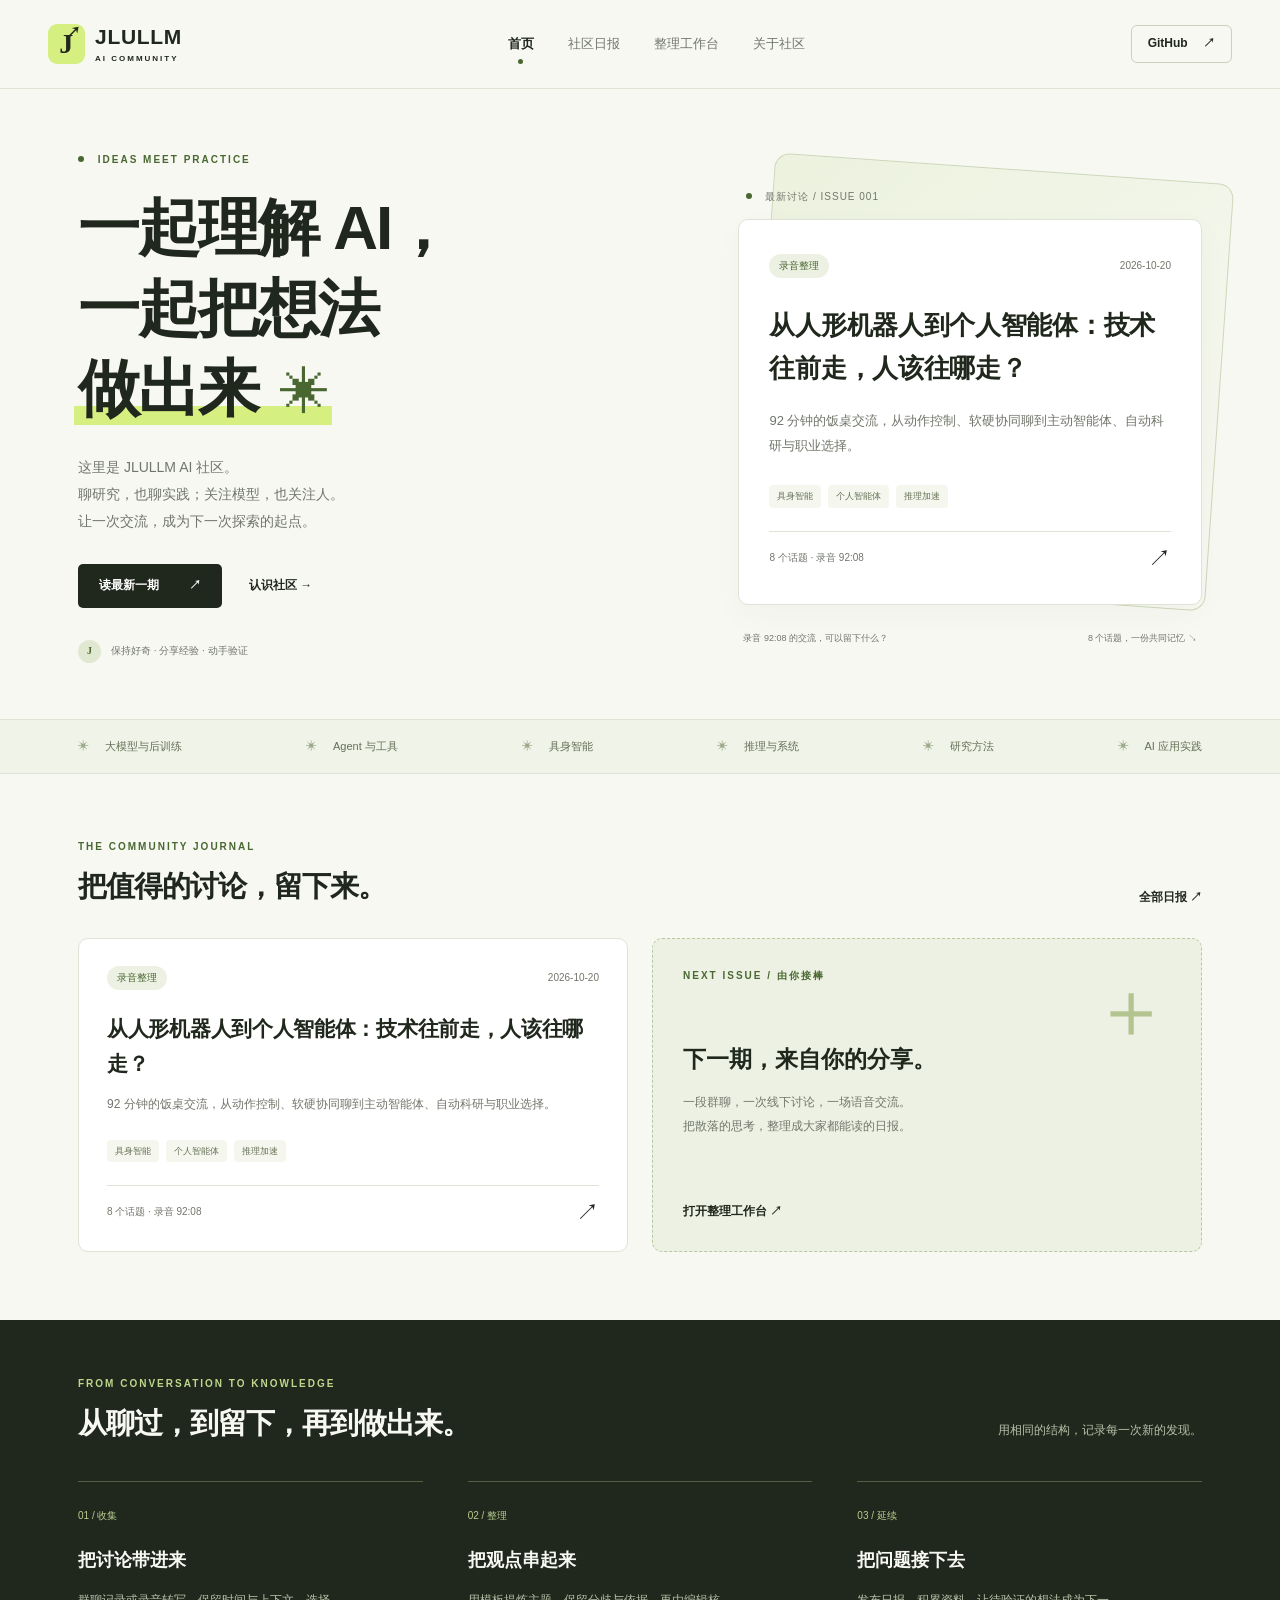
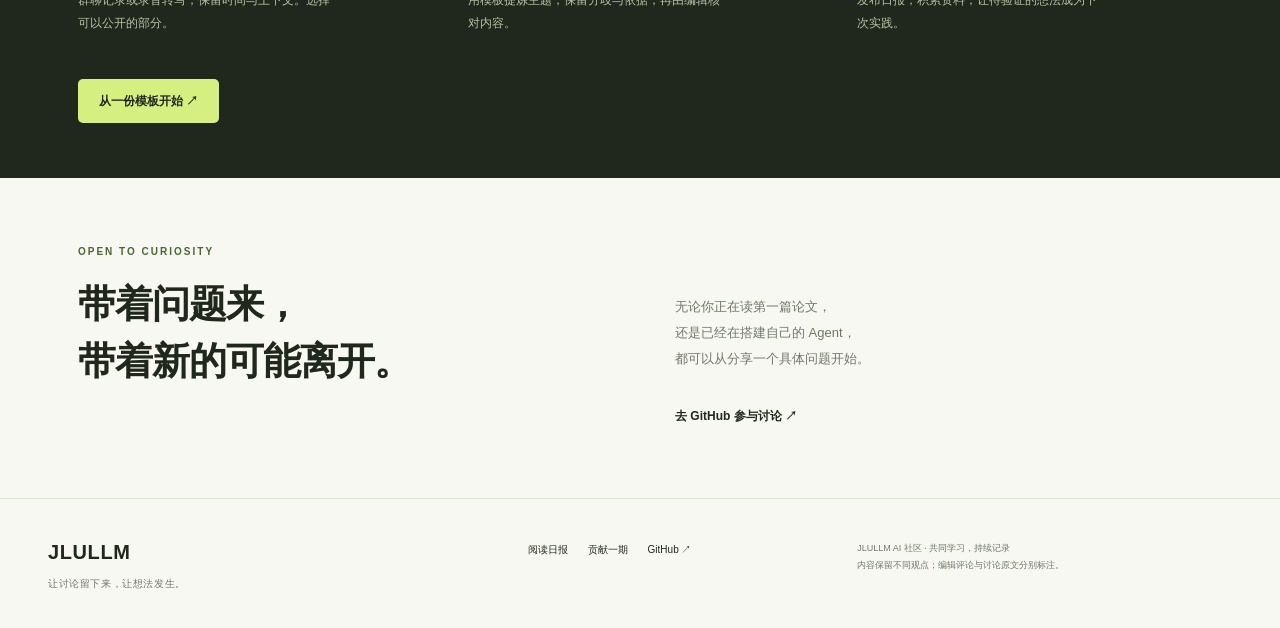
==== docs/index.html @ e4c4e656 "Build JLULLM community homepage and reusable digest workflow" ====
<!doctype html><html lang="zh-CN"><head><meta charset="utf-8"><meta name="viewport" content="width=device-width,initial-scale=1"><meta name="description" content="围绕大模型、智能体与真实应用，交流研究、分享实践，把每次讨论变成下一次探索的起点。"><meta name="theme-color" content="#f4f5ef"><title>首页 · JLULLM AI 社区</title><link rel="icon" href="assets/favicon.svg" type="image/svg+xml"><link rel="stylesheet" href="assets/style.css"></head><body><a class="skip" href="#main">跳到正文</a><header class="site-header"><a class="logo" href="./" aria-label="JLULLM 首页"><span class="logo-icon">J<span>↗</span></span><span>JLULLM<small>AI COMMUNITY</small></span></a><nav aria-label="主导航"><a href="./" aria-current="page">首页</a><a href="daily/">社区日报</a><a href="workbench/">整理工作台</a><a href="about/">关于社区</a></nav><a class="github-link" href="https://github.com/goya4140/jlullm-ai-community" target="_blank" rel="noopener">GitHub <span>↗</span></a></header><main id="main"><section class="hero wrap"><div class="hero-copy"><div class="eyebrow"><span class="live-dot"></span> IDEAS MEET PRACTICE</div><h1>一起理解 AI，<br>一起把想法<br><span class="highlight">做出来<span class="spark">✳</span></span></h1><p>这里是 JLULLM AI 社区。<br>聊研究，也聊实践；关注模型，也关注人。<br>让一次交流，成为下一次探索的起点。</p><div class="hero-actions"><a class="button dark" href="daily/">读最新一期 <span>↗</span></a><a class="text-link" href="about/">认识社区 <span>→</span></a></div><div class="hero-foot"><span class="mini-mark">J</span><span>保持好奇 · 分享经验 · 动手验证</span></div></div><div class="hero-feature"><div class="feature-kicker"><span class="live-dot"></span> 最新讨论 / ISSUE 001</div><a class="digest-card featured" href="daily/2026-10-20-embodied-ai/"><div class="card-top"><span class="pill">录音整理</span><time>2026-10-20</time></div><h3>从人形机器人到个人智能体：技术往前走，人该往哪走？</h3><p>92 分钟的饭桌交流，从动作控制、软硬协同聊到主动智能体、自动科研与职业选择。</p><div class="tags"><span class="tag">具身智能</span><span class="tag">个人智能体</span><span class="tag">推理加速</span></div><div class="card-bottom"><span>8 个话题 · 录音 92:08</span><span class="arrow">↗</span></div></a><div class="feature-note"><span>录音 92:08 的交流，可以留下什么？</span><span>8 个话题，一份共同记忆 ↘</span></div></div></section><div class="topic-strip"><div class="wrap"><span>大模型与后训练</span><span>Agent 与工具</span><span>具身智能</span><span>推理与系统</span><span>研究方法</span><span>AI 应用实践</span></div></div><section class="wrap section"><div class="section-heading"><div><div class="eyebrow">THE COMMUNITY JOURNAL</div><h2>把值得的讨论，留下来。</h2></div><a class="text-link" href="daily/">全部日报 ↗</a></div><div class="journal-grid"><a class="digest-card " href="daily/2026-10-20-embodied-ai/"><div class="card-top"><span class="pill">录音整理</span><time>2026-10-20</time></div><h3>从人形机器人到个人智能体：技术往前走，人该往哪走？</h3><p>92 分钟的饭桌交流，从动作控制、软硬协同聊到主动智能体、自动科研与职业选择。</p><div class="tags"><span class="tag">具身智能</span><span class="tag">个人智能体</span><span class="tag">推理加速</span></div><div class="card-bottom"><span>8 个话题 · 录音 92:08</span><span class="arrow">↗</span></div></a><a class="contribute-card" href="workbench/"><div class="eyebrow">NEXT ISSUE / 由你接棒</div><div class="outline-plus">＋</div><h3>下一期，来自你的分享。</h3><p>一段群聊，一次线下讨论，一场语音交流。<br>把散落的思考，整理成大家都能读的日报。</p><span class="text-link">打开整理工作台 ↗</span></a></div></section><section class="workflow-section"><div class="wrap"><div class="section-heading"><div><div class="eyebrow">FROM CONVERSATION TO KNOWLEDGE</div><h2>从聊过，到留下，再到做出来。</h2></div><p>用相同的结构，记录每一次新的发现。</p></div><div class="flow-grid"><div><span>01 / 收集</span><h3>把讨论带进来</h3><p>群聊记录或录音转写，保留时间与上下文。选择可以公开的部分。</p></div><div><span>02 / 整理</span><h3>把观点串起来</h3><p>用模板提炼主题，保留分歧与依据，再由编辑核对内容。</p></div><div><span>03 / 延续</span><h3>把问题接下去</h3><p>发布日报，积累资料，让待验证的想法成为下一次实践。</p></div></div><a class="button dark" href="workbench/">从一份模板开始 ↗</a></div></section><section class="wrap community-line"><div class="eyebrow">OPEN TO CURIOSITY</div><h2>带着问题来，<br>带着新的可能离开。</h2><p>无论你正在读第一篇论文，<br>还是已经在搭建自己的 Agent，<br>都可以从分享一个具体问题开始。</p><a class="text-link" href="https://github.com/goya4140/jlullm-ai-community/discussions" target="_blank" rel="noopener">去 GitHub 参与讨论 ↗</a></section></main><footer class="site-footer"><a class="footer-brand" href="./">JLULLM<span>让讨论留下来，让想法发生。</span></a><div><a href="daily/">阅读日报</a><a href="workbench/">贡献一期</a><a href="https://github.com/goya4140/jlullm-ai-community" target="_blank" rel="noopener">GitHub ↗</a></div><p>JLULLM AI 社区 · 共同学习，持续记录<br>内容保留不同观点；编辑评论与讨论原文分别标注。</p></footer></body></html>
---- docs/assets/style.css ----
:root{--bg:#f7f8f2;--paper:#fff;--ink:#20271c;--muted:#71766b;--line:#dfe3d6;--lime:#d6ef81;--green:#496731;--soft:#edf1e3;--serif:Georgia,'Songti SC','STSong',serif}*{box-sizing:border-box}html{scroll-behavior:smooth}body{margin:0;background:var(--bg);font-family:-apple-system,BlinkMacSystemFont,'PingFang SC','Microsoft YaHei',sans-serif;color:var(--ink);line-height:1.8;-webkit-font-smoothing:antialiased}button,input,textarea{font:inherit}a{color:inherit;text-decoration:none}button,a,input,textarea,summary{outline-offset:5px}button{cursor:pointer}button:disabled{cursor:not-allowed;opacity:.45}[hidden]{display:none!important}::selection{background:var(--lime)}.skip{position:fixed;top:-80px;left:16px;background:var(--ink);color:white;padding:10px 20px;z-index:9}.skip:focus{top:12px}.wrap{max-width:1220px;margin:0 auto;padding-left:48px;padding-right:48px}.site-header{max-width:1416px;margin:auto;display:flex;align-items:center;justify-content:space-between;padding:24px 48px;border-bottom:1px solid var(--line);gap:24px}.logo{display:flex;gap:10px;align-items:center;font-size:21px;line-height:1.1;font-weight:800;letter-spacing:.7px}.logo small{display:block;font-size:8px;letter-spacing:2px;margin-top:7px;font-weight:600}.logo-icon{display:flex;align-items:center;justify-content:center;width:37px;height:40px;background:var(--lime);border-radius:9px;font-size:28px;font-family:Georgia,serif;position:relative}.logo-icon span{font-family:Arial,sans-serif;font-size:18px;position:absolute;right:3px;top:1px}.site-header nav{display:flex;gap:34px;font-size:13px}.site-header nav a{padding:8px 0;color:var(--muted)}.site-header nav a[aria-current]{color:var(--ink);font-weight:650;position:relative}.site-header nav a[aria-current]:after{content:'';position:absolute;width:5px;height:5px;background:var(--green);border-radius:50%;bottom:0;left:calc(50% - 3px)}.github-link{border:1px solid #cbd1be;border-radius:6px;padding:7px 16px;font-size:12px;font-weight:600}.github-link span{margin-left:12px}.eyebrow{font-size:10px;font-weight:700;letter-spacing:2px;color:var(--green);line-height:1.7}.live-dot{display:inline-block;width:6px;height:6px;border-radius:50%;background:var(--green);margin:0 9px 1px 0}.hero{display:grid;grid-template-columns:1.15fr 1fr;gap:80px;padding-top:62px;padding-bottom:56px;align-items:center}.hero h1{font-size:62px;line-height:1.3;font-weight:750;letter-spacing:-2px;margin:20px 0 24px}.highlight{position:relative;display:inline-block;z-index:0}.highlight:after{content:'';position:absolute;bottom:5px;left:-4px;right:-4px;height:23%;background:var(--lime);z-index:-1}.spark{display:inline-block;margin-left:22px;color:var(--green);font-weight:400;vertical-align:middle;font-size:50px}.hero-copy>p{font-size:14px;color:var(--muted);line-height:1.95}.hero-actions{display:flex;align-items:center;gap:27px;margin-top:28px}.button{display:inline-flex;align-items:center;justify-content:center;gap:30px;min-height:44px;padding:10px 20px;border-radius:5px;border:1px solid transparent;font-size:12px;font-weight:600;line-height:1.8}.dark{background:var(--ink);color:white}.dark:hover{background:#3c492e}.outline{background:transparent;border-color:#c8cfbb}.outline:hover{background:var(--soft)}.text-link{font-size:12px;font-weight:600;white-space:nowrap}.text-link:hover{text-decoration:underline;text-underline-offset:5px}.hero-foot{display:flex;gap:10px;align-items:center;color:var(--muted);font-size:10px;margin-top:32px}.mini-mark{width:23px;height:23px;border-radius:50%;display:inline-flex;align-items:center;justify-content:center;background:#e1e8d2;color:var(--green);font-family:Georgia,serif;font-weight:bold}.hero-feature{position:relative;padding:20px 0 0 22px}.hero-feature:before{content:'';position:absolute;top:0;right:-18px;bottom:50px;left:44px;border:1px solid #cdd7b9;border-radius:15px;transform:rotate(4deg);background:linear-gradient(135deg,#ecf2de,#f7f8f2);z-index:-1}.feature-kicker{font-size:10px;letter-spacing:1px;margin:0 0 13px 8px;color:var(--muted)}.digest-card{display:flex;flex-direction:column;border:1px solid var(--line);background:var(--paper);border-radius:10px;padding:27px 28px;min-width:0;transition:transform .18s,border-color .18s}.digest-card:hover{border-color:#8caa65;transform:translateY(-3px)}.card-top{display:flex;justify-content:space-between;align-items:center;gap:10px;font-size:10px;color:var(--muted)}.pill{display:inline-block;font-size:10px;padding:3px 10px;border-radius:20px;background:var(--soft);color:var(--green)}.digest-card h3{font-size:21px;line-height:1.65;letter-spacing:-.3px;margin:22px 0 12px}.digest-card>p{font-size:12px;line-height:1.95;color:var(--muted);margin:0 0 23px}.tags{display:flex;flex-wrap:wrap;gap:7px;margin-top:auto}.tag{font-size:9px;color:#677257;background:#f5f7ef;padding:3px 8px;border-radius:4px}.card-bottom{display:flex;justify-content:space-between;align-items:center;border-top:1px solid var(--line);margin-top:23px;padding-top:15px;color:var(--muted);font-size:10px}.arrow{color:var(--ink);font-size:23px;line-height:1}.featured{padding:34px 30px;box-shadow:0 10px 32px #34451c08}.featured h3{font-size:26px;line-height:1.65;margin-top:26px;margin-bottom:18px}.featured>p{font-size:13px;margin-bottom:27px}.feature-note{display:flex;justify-content:space-between;font-size:9px;color:var(--muted);gap:15px;margin:25px 5px 0}.topic-strip{border-top:1px solid var(--line);border-bottom:1px solid var(--line);background:#f0f3e8}.topic-strip .wrap{display:flex;align-items:center;justify-content:space-between;gap:20px;padding-top:17px;padding-bottom:17px;font-size:11px;color:#657057}.topic-strip span:before{content:'✳';margin-right:16px;color:#9ba98a}.section{padding-top:64px;padding-bottom:68px}.section-heading{display:flex;align-items:end;justify-content:space-between;gap:30px;margin-bottom:29px}.section-heading h2{font-size:29px;letter-spacing:-1px;line-height:1.5;margin:10px 0 0}.section-heading>p{font-size:12px;color:var(--muted);margin-bottom:4px}.journal-grid{display:grid;grid-template-columns:1fr 1fr;gap:24px}.contribute-card{background:#edf1e3;border:1px dashed #b7c7a2;border-radius:10px;padding:28px 30px;position:relative;display:flex;flex-direction:column;align-items:start;overflow:hidden}.contribute-card h3{font-size:23px;margin:55px 0 10px}.contribute-card p{font-size:12px;color:var(--muted);line-height:2;margin:0 0 24px}.contribute-card .text-link{margin-top:auto}.outline-plus{position:absolute;right:30px;top:31px;font-size:80px;line-height:1;font-weight:200;color:#b3c490}.workflow-section{padding:55px 0;background:var(--ink);color:#f7f8f2}.workflow-section .eyebrow{color:#bed78c}.workflow-section .section-heading>p{color:#b7c1a9}.flow-grid{display:grid;grid-template-columns:repeat(3,1fr);gap:45px;margin:36px 0 30px}.flow-grid>div{border-top:1px solid #536044;padding-top:18px}.flow-grid span{color:#b7ce90;font-size:10px}.flow-grid h3{font-size:18px;margin:15px 0 10px}.flow-grid p{font-size:12px;color:#b7c1a9;max-width:260px;line-height:1.95}.workflow-section .button{background:var(--lime);color:var(--ink);margin-top:2px}.community-line{padding-top:65px;padding-bottom:70px;display:grid;grid-template-columns:1fr 1fr;align-items:center;column-gap:70px}.community-line .eyebrow{grid-column:1/-1}.community-line h2{font-size:38px;line-height:1.5;letter-spacing:-1px;margin:16px 0}.community-line p{font-size:13px;color:var(--muted);line-height:2}.community-line>a{grid-column:2}.site-footer{border-top:1px solid var(--line);max-width:1416px;margin:auto;padding:35px 48px;display:grid;grid-template-columns:1.2fr .8fr 1fr;gap:30px;align-items:start}.footer-brand{font-size:20px;font-weight:750;letter-spacing:.6px}.footer-brand span{font-size:10px;display:block;color:var(--muted);font-weight:400;margin-top:5px}.site-footer>div{display:flex;gap:20px;font-size:10px;padding-top:7px}.site-footer p{font-size:9px;color:var(--muted);margin:6px 0;line-height:1.9}.page-intro{padding-top:57px;padding-bottom:45px}.page-intro h1{font-size:46px;line-height:1.5;letter-spacing:-1.5px;margin:18px 0}.page-intro p{font-size:14px;color:var(--muted);line-height:2}.page-intro.compact h1{font-size:40px}.archive-section{padding-bottom:75px;min-height:550px}.archive-tools{display:flex;justify-content:space-between;gap:20px;border-bottom:1px solid var(--line);padding-bottom:21px;align-items:center}.filter-tabs{display:flex;gap:8px}.filter-tabs button{font-size:12px;padding:8px 18px;border:0;border-radius:5px;background:transparent;color:var(--muted)}.filter-tabs button.active{background:var(--ink);color:white}.search-box{display:flex;gap:10px;align-items:center;border:1px solid var(--line);background:white;border-radius:5px;padding:6px 13px;width:300px}.search-box>span{font-size:24px;line-height:1;color:var(--muted)}.search-box input{border:0;width:100%;background:transparent;font-size:12px;min-width:0;padding:5px}.results-line{font-size:11px;color:var(--muted);margin:22px 0}.archive-grid{display:grid;grid-template-columns:repeat(3,1fr);gap:22px}.archive-grid .digest-card{padding:23px}.archive-grid .digest-card h3{font-size:20px}.archive-cta{display:flex;align-items:center;justify-content:space-between;border-top:1px solid var(--line);margin-top:40px;padding-top:23px;font-size:13px}.empty-state{text-align:center;padding:65px 20px}.empty-state>span{font-size:40px;color:var(--green)}.empty-state h3{font-size:20px}.empty-state p{font-size:13px;color:var(--muted);margin-bottom:25px}.reading-top{padding-top:30px;padding-bottom:30px;display:flex;justify-content:space-between;align-items:center}.small-button{background:transparent;border:1px solid #cbd1c1;border-radius:5px;padding:7px 12px;font-size:11px}.reading-layout{display:grid;grid-template-columns:170px minmax(0,1fr);gap:55px;padding-bottom:70px}.reading-nav{position:sticky;top:30px;align-self:start;font-size:12px}.reading-nav b{display:block;font-size:10px;font-weight:500;letter-spacing:2px;color:var(--muted);margin-bottom:15px}.reading-nav a{display:block;border-bottom:1px solid var(--line);padding:10px 0}.reading-nav a:hover{color:var(--green)}.reading-nav a span{font-size:10px;color:var(--muted);margin-right:16px}.article-header{border-bottom:3px double #8c947e;padding-bottom:33px}.article-header h1{font-family:var(--serif);font-size:37px;line-height:1.55;letter-spacing:-.5px;margin:15px 0}.article-subtitle{font-size:15px;line-height:2;color:#5f6955}.article-meta,.article-time{font-size:11px;color:var(--muted)}.source-note{font-size:12px;color:var(--muted);border-left:3px solid #a3bb78;padding-left:16px;margin-top:23px}.topic-article{padding:35px 0;border-bottom:1px solid var(--line);scroll-margin-top:25px}.topic-article h2{font-family:var(--serif);font-size:27px;line-height:1.65;margin:9px 0}.topic-article>p{font-size:15px;line-height:2.1;margin:20px 0}.editor-note{background:var(--soft);padding:16px 21px;margin:24px 0}.editor-note b{font-size:10px;color:var(--green);letter-spacing:1px}.editor-note p{font-size:13px;margin:7px 0;line-height:1.95}details{font-size:12px}summary{cursor:pointer;color:var(--muted)}blockquote{border-left:2px solid #b9c7a5;padding-left:18px;margin:20px 0}blockquote p{margin:0 0 7px}cite{font-style:normal;font-size:11px;color:var(--muted)}details small{font-size:10px;color:var(--muted)}.related-links{display:flex;gap:20px;font-size:12px;flex-wrap:wrap}.related-links a{text-decoration:underline}.followups{padding:32px 0}.followups h2{font-size:25px}.followups ul{padding:0;list-style:none}.followups li{padding:12px 0;font-size:13px;border-bottom:1px solid var(--line)}.followups li span{font-size:10px;color:var(--green);display:block;margin-bottom:5px}.muted{color:var(--muted);font-size:11px}.article-next{display:flex;justify-content:space-between;border-top:1px solid #9ca68c;padding-top:25px;font-size:12px}.workbench{display:grid;grid-template-columns:minmax(0,1fr) 280px;gap:38px;padding-bottom:70px}.workspace-main{background:white;border:1px solid var(--line);border-radius:10px;padding:29px}.step-label{font-size:12px;color:var(--green);font-weight:700;letter-spacing:.5px;margin-bottom:20px}.source-picker{display:grid;grid-template-columns:1fr 1fr;gap:12px;margin-bottom:23px}.source-option{border:1px solid var(--line);background:#f9faf6;display:grid;grid-template-columns:35px 1fr;text-align:left;align-items:center;padding:16px 12px;border-radius:6px}.source-option.active{border-color:#829d54;background:#f0f5e3}.source-option>span{grid-row:1/3;font-size:24px;color:var(--green)}.source-option strong{font-size:13px;font-weight:600}.source-option small{font-size:10px;color:var(--muted);font-weight:400}.form-grid{display:grid;grid-template-columns:1.5fr 1fr;gap:17px}.form-grid label,.field-label{display:block;font-size:12px;color:#4c5741;margin-bottom:17px}.field-label input,.form-grid input,textarea{display:block;width:100%;background:#fafbf7;border:1px solid var(--line);border-radius:5px;padding:11px 13px;font-size:12px;margin-top:8px;color:var(--ink)}textarea{line-height:1.9;resize:vertical}.form-note{font-size:10px;color:var(--muted);margin-top:-5px;line-height:1.9}.button-row{display:flex;gap:12px;align-items:center;flex-wrap:wrap;margin-top:18px}.button-row .button{gap:10px}#prompt-panel{margin-top:25px}.workspace-divider{border-top:1px solid var(--line);margin:35px 0 27px}.workspace-main>.step-label+p{font-size:12px;color:var(--muted);margin-bottom:20px}.file-label input{position:absolute;width:1px;height:1px;opacity:0}.file-label:focus-within{outline:2px solid var(--green)}.file-label{cursor:pointer}.status-message{font-size:12px;margin-top:15px;color:var(--green)}.status-message.error{color:#a33327}.side-card{border:1px solid var(--line);border-radius:9px;padding:23px;margin-bottom:20px}.side-card h3{font-size:18px;margin:12px 0 18px}.side-card ol{padding-left:18px;margin-bottom:0;font-size:12px}.side-card li{padding-left:3px;margin:17px 0}.side-card li b{font-size:12px;font-weight:600}.side-card li span{font-size:11px;display:block;color:var(--muted);margin-top:5px}.side-card.lime{background:#eaf1d9}.side-card>a{display:block;font-size:11px;padding-top:13px}.side-card>a:hover{text-decoration:underline}.draft-preview{margin-top:25px;background:#f9faf6;border:1px solid var(--line);padding:22px;border-radius:6px;overflow-wrap:anywhere}.draft-preview h2{font-size:23px;line-height:1.6}.draft-preview h3{font-size:18px;line-height:1.7}.draft-preview p{font-size:13px;line-height:2}.draft-preview .preview-topic{padding:18px 0;border-top:1px solid var(--line)}.draft-preview .preview-meta{font-size:10px;color:var(--muted)}.review-panel{margin-top:25px;padding-top:12px;border-top:1px solid var(--line)}.review-panel h3{font-size:17px}.check-label{display:flex;align-items:start;gap:8px;font-size:12px;margin:13px 0}.check-label input{margin-top:5px;accent-color:var(--green)}.about-grid{display:grid;grid-template-columns:1fr 1fr;gap:90px;padding-top:25px;padding-bottom:65px}.about-grid h2{font-size:31px;line-height:1.6;margin:15px 0 20px}.about-grid p{font-size:14px;color:var(--muted);line-height:2}.principles>div{padding:20px 0 20px 45px;border-top:1px solid var(--line);position:relative}.principles span{position:absolute;left:0;top:23px;color:#8ca764;font-size:12px}.principles h3{font-size:19px;margin:0 0 10px}.principles p{font-size:12px;margin:0}.join-panel{border-top:1px solid var(--line);padding-top:45px;padding-bottom:65px}.join-panel h2{font-size:30px}.join-panel p{font-size:13px;color:var(--muted)}@media(prefers-reduced-motion:reduce){html{scroll-behavior:auto}.digest-card{transition:none}}@media(min-width:1500px){.wrap{max-width:1280px}.hero{gap:100px;padding-top:80px;padding-bottom:75px}.hero h1{font-size:72px}}@media(max-width:1000px){.wrap{padding-left:30px;padding-right:30px}.site-header{padding:20px 30px}.hero{gap:35px}.hero h1{font-size:48px}.featured h3{font-size:22px}.feature-note{display:block}.feature-note span{display:block}.site-header nav{gap:20px}.site-footer{padding:30px;grid-template-columns:1fr 1fr}.site-footer>p{grid-column:1/-1}.archive-grid{grid-template-columns:1fr 1fr}.workbench{grid-template-columns:minmax(0,1fr) 230px;gap:20px}.workspace-main{padding:22px}.source-picker{grid-template-columns:1fr}.reading-layout{gap:30px;grid-template-columns:130px minmax(0,1fr)}.article-header h1{font-size:32px}.about-grid{gap:45px}}@media(max-width:700px){.wrap{padding-left:22px;padding-right:22px}.site-header{padding:18px 22px;flex-wrap:wrap;gap:18px}.site-header nav{order:3;flex-basis:100%;justify-content:space-between;gap:15px;border-top:1px solid var(--line);padding-top:10px}.site-header nav a{font-size:12px}.logo{font-size:18px}.logo-icon{width:31px;height:34px}.github-link{font-size:11px;padding:5px 10px}.hero{grid-template-columns:1fr;gap:36px;padding-top:33px;padding-bottom:35px}.hero h1{font-size:50px;margin-top:15px}.hero-copy>p{font-size:13px}.hero-foot{margin-top:24px}.hero-feature{padding-left:0;max-width:500px;width:100%}.hero-feature:before{right:2px;left:25px}.feature-note{display:flex;font-size:9px}.featured{padding:26px}.featured h3{font-size:24px}.topic-strip .wrap{overflow-x:auto;justify-content:start;white-space:nowrap;padding-top:13px;padding-bottom:13px;gap:26px}.topic-strip span:before{margin-right:12px}.section{padding-top:38px;padding-bottom:40px}.section-heading{display:block}.section-heading h2{font-size:25px}.section-heading>.text-link{display:inline-block;margin-top:12px}.journal-grid{grid-template-columns:1fr}.digest-card h3{font-size:22px}.contribute-card{min-height:300px}.flow-grid{grid-template-columns:1fr;gap:17px;margin-top:27px}.flow-grid h3{margin:8px 0}.flow-grid p{max-width:none}.workflow-section{padding:38px 0}.community-line{display:block;padding-top:38px;padding-bottom:40px}.community-line h2{font-size:32px}.community-line>a{display:inline-block;margin-top:10px}.site-footer{padding:28px 22px;display:flex;flex-wrap:wrap;gap:20px}.site-footer>div{width:100%;gap:25px}.page-intro{padding-top:34px;padding-bottom:25px}.page-intro h1{font-size:35px}.page-intro.compact h1{font-size:32px}.page-intro p{font-size:13px}.archive-tools{display:block}.search-box{width:100%;margin-top:20px}.archive-grid{grid-template-columns:1fr}.archive-section{padding-bottom:40px}.reading-layout{display:block}.reading-nav{position:static;display:flex;gap:20px;overflow-x:auto;white-space:nowrap;margin:0 0 30px;padding-bottom:10px}.reading-nav b{display:none}.reading-nav a{border:0;padding:0}.reading-nav a span{margin-right:7px}.article-header h1{font-size:30px}.article-subtitle{font-size:14px}.topic-article h2{font-size:24px}.topic-article>p{font-size:14px}.workbench{display:block}.workspace-main{padding:18px}.workbench-sidebar{margin-top:25px}.form-grid{grid-template-columns:1fr}.source-picker{grid-template-columns:1fr 1fr;gap:9px}.source-option{display:block;padding:12px}.source-option span{display:block}.source-option small{display:block}.button-row{gap:9px}.button-row .button{font-size:11px;padding:9px 12px}.about-grid{display:block;padding-top:15px;padding-bottom:30px}.about-grid h2{font-size:28px}.principles{margin-top:30px}.join-panel{padding-top:30px;padding-bottom:40px}.join-panel h2{font-size:26px}}@media print{body{background:white}.site-header,.site-footer,.reading-nav,.reading-top,.article-next,.skip{display:none}.wrap{padding:0}.reading-layout{display:block;max-width:850px}.article-header h1{font-size:28px}.topic-article h2{font-size:22px;break-after:avoid}.topic-article>p{font-size:11px}.editor-note,blockquote{break-inside:avoid}details{display:block}details>*{display:block}details summary{display:none}.topic-article{padding:20px 0}.followups li{font-size:11px}}
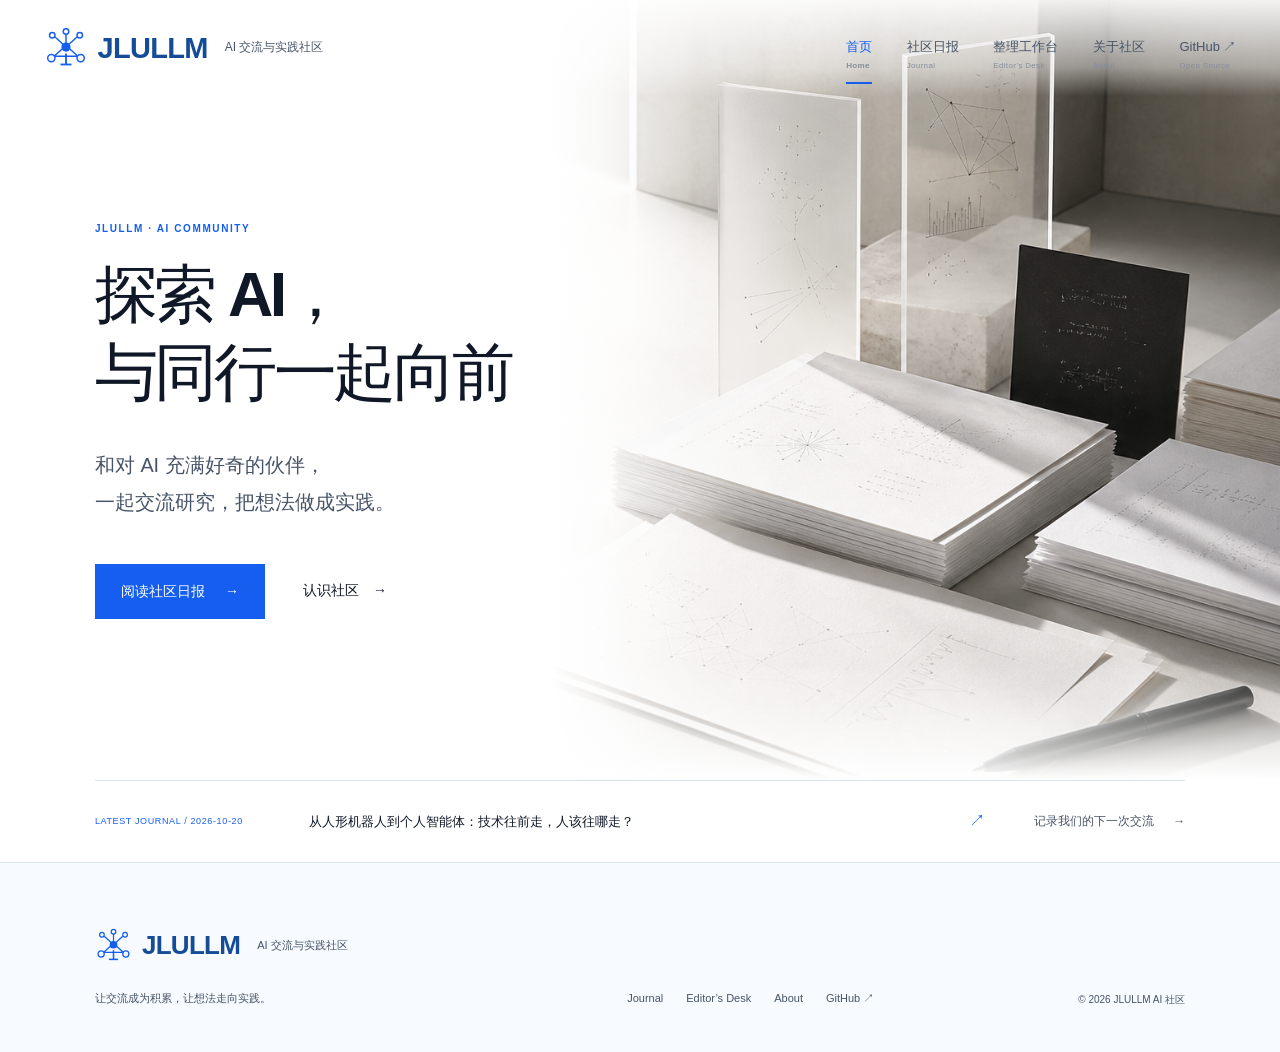
==== commit 011449e0: "Restyle JLULLM around LifeLibra visual reference" ====
--- a/docs/index.html
+++ b/docs/index.html
@@ -1 +1 @@
-<!doctype html><html lang="zh-CN"><head><meta charset="utf-8"><meta name="viewport" content="width=device-width,initial-scale=1"><meta name="description" content="围绕大模型、智能体与真实应用，交流研究、分享实践，把每次讨论变成下一次探索的起点。"><meta name="theme-color" content="#f4f5ef"><title>首页 · JLULLM AI 社区</title><link rel="icon" href="assets/favicon.svg" type="image/svg+xml"><link rel="stylesheet" href="assets/style.css"></head><body><a class="skip" href="#main">跳到正文</a><header class="site-header"><a class="logo" href="./" aria-label="JLULLM 首页"><span class="logo-icon">J<span>↗</span></span><span>JLULLM<small>AI COMMUNITY</small></span></a><nav aria-label="主导航"><a href="./" aria-current="page">首页</a><a href="daily/">社区日报</a><a href="workbench/">整理工作台</a><a href="about/">关于社区</a></nav><a class="github-link" href="https://github.com/goya4140/jlullm-ai-community" target="_blank" rel="noopener">GitHub <span>↗</span></a></header><main id="main"><section class="hero wrap"><div class="hero-copy"><div class="eyebrow"><span class="live-dot"></span> IDEAS MEET PRACTICE</div><h1>一起理解 AI，<br>一起把想法<br><span class="highlight">做出来<span class="spark">✳</span></span></h1><p>这里是 JLULLM AI 社区。<br>聊研究，也聊实践；关注模型，也关注人。<br>让一次交流，成为下一次探索的起点。</p><div class="hero-actions"><a class="button dark" href="daily/">读最新一期 <span>↗</span></a><a class="text-link" href="about/">认识社区 <span>→</span></a></div><div class="hero-foot"><span class="mini-mark">J</span><span>保持好奇 · 分享经验 · 动手验证</span></div></div><div class="hero-feature"><div class="feature-kicker"><span class="live-dot"></span> 最新讨论 / ISSUE 001</div><a class="digest-card featured" href="daily/2026-10-20-embodied-ai/"><div class="card-top"><span class="pill">录音整理</span><time>2026-10-20</time></div><h3>从人形机器人到个人智能体：技术往前走，人该往哪走？</h3><p>92 分钟的饭桌交流，从动作控制、软硬协同聊到主动智能体、自动科研与职业选择。</p><div class="tags"><span class="tag">具身智能</span><span class="tag">个人智能体</span><span class="tag">推理加速</span></div><div class="card-bottom"><span>8 个话题 · 录音 92:08</span><span class="arrow">↗</span></div></a><div class="feature-note"><span>录音 92:08 的交流，可以留下什么？</span><span>8 个话题，一份共同记忆 ↘</span></div></div></section><div class="topic-strip"><div class="wrap"><span>大模型与后训练</span><span>Agent 与工具</span><span>具身智能</span><span>推理与系统</span><span>研究方法</span><span>AI 应用实践</span></div></div><section class="wrap section"><div class="section-heading"><div><div class="eyebrow">THE COMMUNITY JOURNAL</div><h2>把值得的讨论，留下来。</h2></div><a class="text-link" href="daily/">全部日报 ↗</a></div><div class="journal-grid"><a class="digest-card " href="daily/2026-10-20-embodied-ai/"><div class="card-top"><span class="pill">录音整理</span><time>2026-10-20</time></div><h3>从人形机器人到个人智能体：技术往前走，人该往哪走？</h3><p>92 分钟的饭桌交流，从动作控制、软硬协同聊到主动智能体、自动科研与职业选择。</p><div class="tags"><span class="tag">具身智能</span><span class="tag">个人智能体</span><span class="tag">推理加速</span></div><div class="card-bottom"><span>8 个话题 · 录音 92:08</span><span class="arrow">↗</span></div></a><a class="contribute-card" href="workbench/"><div class="eyebrow">NEXT ISSUE / 由你接棒</div><div class="outline-plus">＋</div><h3>下一期，来自你的分享。</h3><p>一段群聊，一次线下讨论，一场语音交流。<br>把散落的思考，整理成大家都能读的日报。</p><span class="text-link">打开整理工作台 ↗</span></a></div></section><section class="workflow-section"><div class="wrap"><div class="section-heading"><div><div class="eyebrow">FROM CONVERSATION TO KNOWLEDGE</div><h2>从聊过，到留下，再到做出来。</h2></div><p>用相同的结构，记录每一次新的发现。</p></div><div class="flow-grid"><div><span>01 / 收集</span><h3>把讨论带进来</h3><p>群聊记录或录音转写，保留时间与上下文。选择可以公开的部分。</p></div><div><span>02 / 整理</span><h3>把观点串起来</h3><p>用模板提炼主题，保留分歧与依据，再由编辑核对内容。</p></div><div><span>03 / 延续</span><h3>把问题接下去</h3><p>发布日报，积累资料，让待验证的想法成为下一次实践。</p></div></div><a class="button dark" href="workbench/">从一份模板开始 ↗</a></div></section><section class="wrap community-line"><div class="eyebrow">OPEN TO CURIOSITY</div><h2>带着问题来，<br>带着新的可能离开。</h2><p>无论你正在读第一篇论文，<br>还是已经在搭建自己的 Agent，<br>都可以从分享一个具体问题开始。</p><a class="text-link" href="https://github.com/goya4140/jlullm-ai-community/discussions" target="_blank" rel="noopener">去 GitHub 参与讨论 ↗</a></section></main><footer class="site-footer"><a class="footer-brand" href="./">JLULLM<span>让讨论留下来，让想法发生。</span></a><div><a href="daily/">阅读日报</a><a href="workbench/">贡献一期</a><a href="https://github.com/goya4140/jlullm-ai-community" target="_blank" rel="noopener">GitHub ↗</a></div><p>JLULLM AI 社区 · 共同学习，持续记录<br>内容保留不同观点；编辑评论与讨论原文分别标注。</p></footer></body></html>+<!doctype html><html lang="zh-CN"><head><meta charset="utf-8"><meta name="viewport" content="width=device-width,initial-scale=1"><meta name="description" content="围绕大模型、智能体与真实应用，交流研究、分享实践，把每次讨论变成下一次探索的起点。"><meta name="theme-color" content="#ffffff"><title>首页 · JLULLM AI 社区</title><link rel="icon" href="assets/favicon.svg?v=5ac005ac7b" type="image/svg+xml"><link rel="stylesheet" href="assets/style.css?v=5ac005ac7b"></head><body class="page-home"><a class="skip" href="#main">跳到正文</a><header class="site-header"><a class="brand" href="./" aria-label="JLULLM 首页"><img src="assets/jlullm-mark.svg" alt="" width="44" height="44"><span class="brand-name">JLULLM</span><span class="brand-tagline">AI 交流与实践社区</span></a><button class="menu-toggle" id="menu-toggle" aria-label="打开导航" aria-controls="site-navigation" aria-expanded="false"><span></span><span></span></button><nav class="site-nav" id="site-navigation" aria-label="主导航"><a href="./" aria-current="page"><span>首页</span><small>Home</small></a><a href="daily/"><span>社区日报</span><small>Journal</small></a><a href="workbench/"><span>整理工作台</span><small>Editor’s Desk</small></a><a href="about/"><span>关于社区</span><small>About</small></a><a href="https://github.com/goya4140/jlullm-ai-community" target="_blank" rel="noopener"><span>GitHub ↗</span><small>Open Source</small></a></nav></header><main id="main"><section class="home-hero" aria-labelledby="home-title"><div class="hero-copy"><p class="eyebrow">JLULLM · AI COMMUNITY</p><h1 id="home-title">探索 AI，<br>与同行一起向前</h1><p class="hero-lede">和对 AI 充满好奇的伙伴，<br>一起交流研究，把想法做成实践。</p><div class="hero-actions"><a class="button dark" href="daily/">阅读社区日报 <span>→</span></a><a class="text-link" href="about/">认识社区 <span>→</span></a></div></div><div class="hero-visual"><img src="assets/research-table.png" alt="研究桌上的论文、网络结构图、实验草稿与笔记" width="1536" height="1024" fetchpriority="high"></div></section><section class="latest-strip" aria-label="最新一期日报"><a class="latest-note" href="daily/2026-10-20-embodied-ai/"><span>LATEST JOURNAL / 2026-10-20</span><strong>从人形机器人到个人智能体：技术往前走，人该往哪走？</strong><i>↗</i></a><a class="latest-all" href="workbench/">记录我们的下一次交流 <span>→</span></a></section></main><footer class="site-footer"><div class="footer-main"><a class="brand footer-brand" href="./" aria-label="JLULLM 首页"><img src="assets/jlullm-mark.svg" alt="" width="44" height="44"><span class="brand-name">JLULLM</span><span class="brand-tagline">AI 交流与实践社区</span></a><p>让交流成为积累，让想法走向实践。</p></div><nav class="footer-nav" aria-label="页脚导航"><a href="daily/">Journal</a><a href="workbench/">Editor’s Desk</a><a href="about/">About</a><a href="https://github.com/goya4140/jlullm-ai-community" target="_blank" rel="noopener">GitHub ↗</a></nav><p class="copyright">© 2026 JLULLM AI 社区</p></footer><script src="assets/site.js?v=5ac005ac7b" defer></script></body></html>
--- a/docs/assets/style.css
+++ b/docs/assets/style.css
@@ -1 +1,358 @@
-:root{--bg:#f7f8f2;--paper:#fff;--ink:#20271c;--muted:#71766b;--line:#dfe3d6;--lime:#d6ef81;--green:#496731;--soft:#edf1e3;--serif:Georgia,'Songti SC','STSong',serif}*{box-sizing:border-box}html{scroll-behavior:smooth}body{margin:0;background:var(--bg);font-family:-apple-system,BlinkMacSystemFont,'PingFang SC','Microsoft YaHei',sans-serif;color:var(--ink);line-height:1.8;-webkit-font-smoothing:antialiased}button,input,textarea{font:inherit}a{color:inherit;text-decoration:none}button,a,input,textarea,summary{outline-offset:5px}button{cursor:pointer}button:disabled{cursor:not-allowed;opacity:.45}[hidden]{display:none!important}::selection{background:var(--lime)}.skip{position:fixed;top:-80px;left:16px;background:var(--ink);color:white;padding:10px 20px;z-index:9}.skip:focus{top:12px}.wrap{max-width:1220px;margin:0 auto;padding-left:48px;padding-right:48px}.site-header{max-width:1416px;margin:auto;display:flex;align-items:center;justify-content:space-between;padding:24px 48px;border-bottom:1px solid var(--line);gap:24px}.logo{display:flex;gap:10px;align-items:center;font-size:21px;line-height:1.1;font-weight:800;letter-spacing:.7px}.logo small{display:block;font-size:8px;letter-spacing:2px;margin-top:7px;font-weight:600}.logo-icon{display:flex;align-items:center;justify-content:center;width:37px;height:40px;background:var(--lime);border-radius:9px;font-size:28px;font-family:Georgia,serif;position:relative}.logo-icon span{font-family:Arial,sans-serif;font-size:18px;position:absolute;right:3px;top:1px}.site-header nav{display:flex;gap:34px;font-size:13px}.site-header nav a{padding:8px 0;color:var(--muted)}.site-header nav a[aria-current]{color:var(--ink);font-weight:650;position:relative}.site-header nav a[aria-current]:after{content:'';position:absolute;width:5px;height:5px;background:var(--green);border-radius:50%;bottom:0;left:calc(50% - 3px)}.github-link{border:1px solid #cbd1be;border-radius:6px;padding:7px 16px;font-size:12px;font-weight:600}.github-link span{margin-left:12px}.eyebrow{font-size:10px;font-weight:700;letter-spacing:2px;color:var(--green);line-height:1.7}.live-dot{display:inline-block;width:6px;height:6px;border-radius:50%;background:var(--green);margin:0 9px 1px 0}.hero{display:grid;grid-template-columns:1.15fr 1fr;gap:80px;padding-top:62px;padding-bottom:56px;align-items:center}.hero h1{font-size:62px;line-height:1.3;font-weight:750;letter-spacing:-2px;margin:20px 0 24px}.highlight{position:relative;display:inline-block;z-index:0}.highlight:after{content:'';position:absolute;bottom:5px;left:-4px;right:-4px;height:23%;background:var(--lime);z-index:-1}.spark{display:inline-block;margin-left:22px;color:var(--green);font-weight:400;vertical-align:middle;font-size:50px}.hero-copy>p{font-size:14px;color:var(--muted);line-height:1.95}.hero-actions{display:flex;align-items:center;gap:27px;margin-top:28px}.button{display:inline-flex;align-items:center;justify-content:center;gap:30px;min-height:44px;padding:10px 20px;border-radius:5px;border:1px solid transparent;font-size:12px;font-weight:600;line-height:1.8}.dark{background:var(--ink);color:white}.dark:hover{background:#3c492e}.outline{background:transparent;border-color:#c8cfbb}.outline:hover{background:var(--soft)}.text-link{font-size:12px;font-weight:600;white-space:nowrap}.text-link:hover{text-decoration:underline;text-underline-offset:5px}.hero-foot{display:flex;gap:10px;align-items:center;color:var(--muted);font-size:10px;margin-top:32px}.mini-mark{width:23px;height:23px;border-radius:50%;display:inline-flex;align-items:center;justify-content:center;background:#e1e8d2;color:var(--green);font-family:Georgia,serif;font-weight:bold}.hero-feature{position:relative;padding:20px 0 0 22px}.hero-feature:before{content:'';position:absolute;top:0;right:-18px;bottom:50px;left:44px;border:1px solid #cdd7b9;border-radius:15px;transform:rotate(4deg);background:linear-gradient(135deg,#ecf2de,#f7f8f2);z-index:-1}.feature-kicker{font-size:10px;letter-spacing:1px;margin:0 0 13px 8px;color:var(--muted)}.digest-card{display:flex;flex-direction:column;border:1px solid var(--line);background:var(--paper);border-radius:10px;padding:27px 28px;min-width:0;transition:transform .18s,border-color .18s}.digest-card:hover{border-color:#8caa65;transform:translateY(-3px)}.card-top{display:flex;justify-content:space-between;align-items:center;gap:10px;font-size:10px;color:var(--muted)}.pill{display:inline-block;font-size:10px;padding:3px 10px;border-radius:20px;background:var(--soft);color:var(--green)}.digest-card h3{font-size:21px;line-height:1.65;letter-spacing:-.3px;margin:22px 0 12px}.digest-card>p{font-size:12px;line-height:1.95;color:var(--muted);margin:0 0 23px}.tags{display:flex;flex-wrap:wrap;gap:7px;margin-top:auto}.tag{font-size:9px;color:#677257;background:#f5f7ef;padding:3px 8px;border-radius:4px}.card-bottom{display:flex;justify-content:space-between;align-items:center;border-top:1px solid var(--line);margin-top:23px;padding-top:15px;color:var(--muted);font-size:10px}.arrow{color:var(--ink);font-size:23px;line-height:1}.featured{padding:34px 30px;box-shadow:0 10px 32px #34451c08}.featured h3{font-size:26px;line-height:1.65;margin-top:26px;margin-bottom:18px}.featured>p{font-size:13px;margin-bottom:27px}.feature-note{display:flex;justify-content:space-between;font-size:9px;color:var(--muted);gap:15px;margin:25px 5px 0}.topic-strip{border-top:1px solid var(--line);border-bottom:1px solid var(--line);background:#f0f3e8}.topic-strip .wrap{display:flex;align-items:center;justify-content:space-between;gap:20px;padding-top:17px;padding-bottom:17px;font-size:11px;color:#657057}.topic-strip span:before{content:'✳';margin-right:16px;color:#9ba98a}.section{padding-top:64px;padding-bottom:68px}.section-heading{display:flex;align-items:end;justify-content:space-between;gap:30px;margin-bottom:29px}.section-heading h2{font-size:29px;letter-spacing:-1px;line-height:1.5;margin:10px 0 0}.section-heading>p{font-size:12px;color:var(--muted);margin-bottom:4px}.journal-grid{display:grid;grid-template-columns:1fr 1fr;gap:24px}.contribute-card{background:#edf1e3;border:1px dashed #b7c7a2;border-radius:10px;padding:28px 30px;position:relative;display:flex;flex-direction:column;align-items:start;overflow:hidden}.contribute-card h3{font-size:23px;margin:55px 0 10px}.contribute-card p{font-size:12px;color:var(--muted);line-height:2;margin:0 0 24px}.contribute-card .text-link{margin-top:auto}.outline-plus{position:absolute;right:30px;top:31px;font-size:80px;line-height:1;font-weight:200;color:#b3c490}.workflow-section{padding:55px 0;background:var(--ink);color:#f7f8f2}.workflow-section .eyebrow{color:#bed78c}.workflow-section .section-heading>p{color:#b7c1a9}.flow-grid{display:grid;grid-template-columns:repeat(3,1fr);gap:45px;margin:36px 0 30px}.flow-grid>div{border-top:1px solid #536044;padding-top:18px}.flow-grid span{color:#b7ce90;font-size:10px}.flow-grid h3{font-size:18px;margin:15px 0 10px}.flow-grid p{font-size:12px;color:#b7c1a9;max-width:260px;line-height:1.95}.workflow-section .button{background:var(--lime);color:var(--ink);margin-top:2px}.community-line{padding-top:65px;padding-bottom:70px;display:grid;grid-template-columns:1fr 1fr;align-items:center;column-gap:70px}.community-line .eyebrow{grid-column:1/-1}.community-line h2{font-size:38px;line-height:1.5;letter-spacing:-1px;margin:16px 0}.community-line p{font-size:13px;color:var(--muted);line-height:2}.community-line>a{grid-column:2}.site-footer{border-top:1px solid var(--line);max-width:1416px;margin:auto;padding:35px 48px;display:grid;grid-template-columns:1.2fr .8fr 1fr;gap:30px;align-items:start}.footer-brand{font-size:20px;font-weight:750;letter-spacing:.6px}.footer-brand span{font-size:10px;display:block;color:var(--muted);font-weight:400;margin-top:5px}.site-footer>div{display:flex;gap:20px;font-size:10px;padding-top:7px}.site-footer p{font-size:9px;color:var(--muted);margin:6px 0;line-height:1.9}.page-intro{padding-top:57px;padding-bottom:45px}.page-intro h1{font-size:46px;line-height:1.5;letter-spacing:-1.5px;margin:18px 0}.page-intro p{font-size:14px;color:var(--muted);line-height:2}.page-intro.compact h1{font-size:40px}.archive-section{padding-bottom:75px;min-height:550px}.archive-tools{display:flex;justify-content:space-between;gap:20px;border-bottom:1px solid var(--line);padding-bottom:21px;align-items:center}.filter-tabs{display:flex;gap:8px}.filter-tabs button{font-size:12px;padding:8px 18px;border:0;border-radius:5px;background:transparent;color:var(--muted)}.filter-tabs button.active{background:var(--ink);color:white}.search-box{display:flex;gap:10px;align-items:center;border:1px solid var(--line);background:white;border-radius:5px;padding:6px 13px;width:300px}.search-box>span{font-size:24px;line-height:1;color:var(--muted)}.search-box input{border:0;width:100%;background:transparent;font-size:12px;min-width:0;padding:5px}.results-line{font-size:11px;color:var(--muted);margin:22px 0}.archive-grid{display:grid;grid-template-columns:repeat(3,1fr);gap:22px}.archive-grid .digest-card{padding:23px}.archive-grid .digest-card h3{font-size:20px}.archive-cta{display:flex;align-items:center;justify-content:space-between;border-top:1px solid var(--line);margin-top:40px;padding-top:23px;font-size:13px}.empty-state{text-align:center;padding:65px 20px}.empty-state>span{font-size:40px;color:var(--green)}.empty-state h3{font-size:20px}.empty-state p{font-size:13px;color:var(--muted);margin-bottom:25px}.reading-top{padding-top:30px;padding-bottom:30px;display:flex;justify-content:space-between;align-items:center}.small-button{background:transparent;border:1px solid #cbd1c1;border-radius:5px;padding:7px 12px;font-size:11px}.reading-layout{display:grid;grid-template-columns:170px minmax(0,1fr);gap:55px;padding-bottom:70px}.reading-nav{position:sticky;top:30px;align-self:start;font-size:12px}.reading-nav b{display:block;font-size:10px;font-weight:500;letter-spacing:2px;color:var(--muted);margin-bottom:15px}.reading-nav a{display:block;border-bottom:1px solid var(--line);padding:10px 0}.reading-nav a:hover{color:var(--green)}.reading-nav a span{font-size:10px;color:var(--muted);margin-right:16px}.article-header{border-bottom:3px double #8c947e;padding-bottom:33px}.article-header h1{font-family:var(--serif);font-size:37px;line-height:1.55;letter-spacing:-.5px;margin:15px 0}.article-subtitle{font-size:15px;line-height:2;color:#5f6955}.article-meta,.article-time{font-size:11px;color:var(--muted)}.source-note{font-size:12px;color:var(--muted);border-left:3px solid #a3bb78;padding-left:16px;margin-top:23px}.topic-article{padding:35px 0;border-bottom:1px solid var(--line);scroll-margin-top:25px}.topic-article h2{font-family:var(--serif);font-size:27px;line-height:1.65;margin:9px 0}.topic-article>p{font-size:15px;line-height:2.1;margin:20px 0}.editor-note{background:var(--soft);padding:16px 21px;margin:24px 0}.editor-note b{font-size:10px;color:var(--green);letter-spacing:1px}.editor-note p{font-size:13px;margin:7px 0;line-height:1.95}details{font-size:12px}summary{cursor:pointer;color:var(--muted)}blockquote{border-left:2px solid #b9c7a5;padding-left:18px;margin:20px 0}blockquote p{margin:0 0 7px}cite{font-style:normal;font-size:11px;color:var(--muted)}details small{font-size:10px;color:var(--muted)}.related-links{display:flex;gap:20px;font-size:12px;flex-wrap:wrap}.related-links a{text-decoration:underline}.followups{padding:32px 0}.followups h2{font-size:25px}.followups ul{padding:0;list-style:none}.followups li{padding:12px 0;font-size:13px;border-bottom:1px solid var(--line)}.followups li span{font-size:10px;color:var(--green);display:block;margin-bottom:5px}.muted{color:var(--muted);font-size:11px}.article-next{display:flex;justify-content:space-between;border-top:1px solid #9ca68c;padding-top:25px;font-size:12px}.workbench{display:grid;grid-template-columns:minmax(0,1fr) 280px;gap:38px;padding-bottom:70px}.workspace-main{background:white;border:1px solid var(--line);border-radius:10px;padding:29px}.step-label{font-size:12px;color:var(--green);font-weight:700;letter-spacing:.5px;margin-bottom:20px}.source-picker{display:grid;grid-template-columns:1fr 1fr;gap:12px;margin-bottom:23px}.source-option{border:1px solid var(--line);background:#f9faf6;display:grid;grid-template-columns:35px 1fr;text-align:left;align-items:center;padding:16px 12px;border-radius:6px}.source-option.active{border-color:#829d54;background:#f0f5e3}.source-option>span{grid-row:1/3;font-size:24px;color:var(--green)}.source-option strong{font-size:13px;font-weight:600}.source-option small{font-size:10px;color:var(--muted);font-weight:400}.form-grid{display:grid;grid-template-columns:1.5fr 1fr;gap:17px}.form-grid label,.field-label{display:block;font-size:12px;color:#4c5741;margin-bottom:17px}.field-label input,.form-grid input,textarea{display:block;width:100%;background:#fafbf7;border:1px solid var(--line);border-radius:5px;padding:11px 13px;font-size:12px;margin-top:8px;color:var(--ink)}textarea{line-height:1.9;resize:vertical}.form-note{font-size:10px;color:var(--muted);margin-top:-5px;line-height:1.9}.button-row{display:flex;gap:12px;align-items:center;flex-wrap:wrap;margin-top:18px}.button-row .button{gap:10px}#prompt-panel{margin-top:25px}.workspace-divider{border-top:1px solid var(--line);margin:35px 0 27px}.workspace-main>.step-label+p{font-size:12px;color:var(--muted);margin-bottom:20px}.file-label input{position:absolute;width:1px;height:1px;opacity:0}.file-label:focus-within{outline:2px solid var(--green)}.file-label{cursor:pointer}.status-message{font-size:12px;margin-top:15px;color:var(--green)}.status-message.error{color:#a33327}.side-card{border:1px solid var(--line);border-radius:9px;padding:23px;margin-bottom:20px}.side-card h3{font-size:18px;margin:12px 0 18px}.side-card ol{padding-left:18px;margin-bottom:0;font-size:12px}.side-card li{padding-left:3px;margin:17px 0}.side-card li b{font-size:12px;font-weight:600}.side-card li span{font-size:11px;display:block;color:var(--muted);margin-top:5px}.side-card.lime{background:#eaf1d9}.side-card>a{display:block;font-size:11px;padding-top:13px}.side-card>a:hover{text-decoration:underline}.draft-preview{margin-top:25px;background:#f9faf6;border:1px solid var(--line);padding:22px;border-radius:6px;overflow-wrap:anywhere}.draft-preview h2{font-size:23px;line-height:1.6}.draft-preview h3{font-size:18px;line-height:1.7}.draft-preview p{font-size:13px;line-height:2}.draft-preview .preview-topic{padding:18px 0;border-top:1px solid var(--line)}.draft-preview .preview-meta{font-size:10px;color:var(--muted)}.review-panel{margin-top:25px;padding-top:12px;border-top:1px solid var(--line)}.review-panel h3{font-size:17px}.check-label{display:flex;align-items:start;gap:8px;font-size:12px;margin:13px 0}.check-label input{margin-top:5px;accent-color:var(--green)}.about-grid{display:grid;grid-template-columns:1fr 1fr;gap:90px;padding-top:25px;padding-bottom:65px}.about-grid h2{font-size:31px;line-height:1.6;margin:15px 0 20px}.about-grid p{font-size:14px;color:var(--muted);line-height:2}.principles>div{padding:20px 0 20px 45px;border-top:1px solid var(--line);position:relative}.principles span{position:absolute;left:0;top:23px;color:#8ca764;font-size:12px}.principles h3{font-size:19px;margin:0 0 10px}.principles p{font-size:12px;margin:0}.join-panel{border-top:1px solid var(--line);padding-top:45px;padding-bottom:65px}.join-panel h2{font-size:30px}.join-panel p{font-size:13px;color:var(--muted)}@media(prefers-reduced-motion:reduce){html{scroll-behavior:auto}.digest-card{transition:none}}@media(min-width:1500px){.wrap{max-width:1280px}.hero{gap:100px;padding-top:80px;padding-bottom:75px}.hero h1{font-size:72px}}@media(max-width:1000px){.wrap{padding-left:30px;padding-right:30px}.site-header{padding:20px 30px}.hero{gap:35px}.hero h1{font-size:48px}.featured h3{font-size:22px}.feature-note{display:block}.feature-note span{display:block}.site-header nav{gap:20px}.site-footer{padding:30px;grid-template-columns:1fr 1fr}.site-footer>p{grid-column:1/-1}.archive-grid{grid-template-columns:1fr 1fr}.workbench{grid-template-columns:minmax(0,1fr) 230px;gap:20px}.workspace-main{padding:22px}.source-picker{grid-template-columns:1fr}.reading-layout{gap:30px;grid-template-columns:130px minmax(0,1fr)}.article-header h1{font-size:32px}.about-grid{gap:45px}}@media(max-width:700px){.wrap{padding-left:22px;padding-right:22px}.site-header{padding:18px 22px;flex-wrap:wrap;gap:18px}.site-header nav{order:3;flex-basis:100%;justify-content:space-between;gap:15px;border-top:1px solid var(--line);padding-top:10px}.site-header nav a{font-size:12px}.logo{font-size:18px}.logo-icon{width:31px;height:34px}.github-link{font-size:11px;padding:5px 10px}.hero{grid-template-columns:1fr;gap:36px;padding-top:33px;padding-bottom:35px}.hero h1{font-size:50px;margin-top:15px}.hero-copy>p{font-size:13px}.hero-foot{margin-top:24px}.hero-feature{padding-left:0;max-width:500px;width:100%}.hero-feature:before{right:2px;left:25px}.feature-note{display:flex;font-size:9px}.featured{padding:26px}.featured h3{font-size:24px}.topic-strip .wrap{overflow-x:auto;justify-content:start;white-space:nowrap;padding-top:13px;padding-bottom:13px;gap:26px}.topic-strip span:before{margin-right:12px}.section{padding-top:38px;padding-bottom:40px}.section-heading{display:block}.section-heading h2{font-size:25px}.section-heading>.text-link{display:inline-block;margin-top:12px}.journal-grid{grid-template-columns:1fr}.digest-card h3{font-size:22px}.contribute-card{min-height:300px}.flow-grid{grid-template-columns:1fr;gap:17px;margin-top:27px}.flow-grid h3{margin:8px 0}.flow-grid p{max-width:none}.workflow-section{padding:38px 0}.community-line{display:block;padding-top:38px;padding-bottom:40px}.community-line h2{font-size:32px}.community-line>a{display:inline-block;margin-top:10px}.site-footer{padding:28px 22px;display:flex;flex-wrap:wrap;gap:20px}.site-footer>div{width:100%;gap:25px}.page-intro{padding-top:34px;padding-bottom:25px}.page-intro h1{font-size:35px}.page-intro.compact h1{font-size:32px}.page-intro p{font-size:13px}.archive-tools{display:block}.search-box{width:100%;margin-top:20px}.archive-grid{grid-template-columns:1fr}.archive-section{padding-bottom:40px}.reading-layout{display:block}.reading-nav{position:static;display:flex;gap:20px;overflow-x:auto;white-space:nowrap;margin:0 0 30px;padding-bottom:10px}.reading-nav b{display:none}.reading-nav a{border:0;padding:0}.reading-nav a span{margin-right:7px}.article-header h1{font-size:30px}.article-subtitle{font-size:14px}.topic-article h2{font-size:24px}.topic-article>p{font-size:14px}.workbench{display:block}.workspace-main{padding:18px}.workbench-sidebar{margin-top:25px}.form-grid{grid-template-columns:1fr}.source-picker{grid-template-columns:1fr 1fr;gap:9px}.source-option{display:block;padding:12px}.source-option span{display:block}.source-option small{display:block}.button-row{gap:9px}.button-row .button{font-size:11px;padding:9px 12px}.about-grid{display:block;padding-top:15px;padding-bottom:30px}.about-grid h2{font-size:28px}.principles{margin-top:30px}.join-panel{padding-top:30px;padding-bottom:40px}.join-panel h2{font-size:26px}}@media print{body{background:white}.site-header,.site-footer,.reading-nav,.reading-top,.article-next,.skip{display:none}.wrap{padding:0}.reading-layout{display:block;max-width:850px}.article-header h1{font-size:28px}.topic-article h2{font-size:22px;break-after:avoid}.topic-article>p{font-size:11px}.editor-note,blockquote{break-inside:avoid}details{display:block}details>*{display:block}details summary{display:none}.topic-article{padding:20px 0}.followups li{font-size:11px}}
+:root {
+  --ink: #101828;
+  --muted: #475467;
+  --soft: #7c8aa5;
+  --line: #d8e3f3;
+  --paper: #fff;
+  --blue: #155eef;
+  --blue-deep: #0b4dcc;
+  --blue-soft: #edf4ff;
+  --blue-pale: #f7faff;
+  --page-pad: clamp(24px, 4.6vw, 72px);
+  --content-pad: calc(var(--page-pad) + 36px);
+  --header-height: 96px;
+  font-family: 'PingFang SC', 'Microsoft YaHei', -apple-system, sans-serif;
+  font-synthesis: none;
+  text-rendering: optimizeLegibility;
+  color: var(--ink);
+  background: var(--paper);
+}
+* { box-sizing: border-box; }
+html { scroll-behavior: smooth; }
+body { margin: 0; min-width: 320px; line-height: 1.8; background: var(--paper); -webkit-font-smoothing: antialiased; }
+body:not(.page-home) main { padding-top: var(--header-height); }
+button, input, textarea { font: inherit; }
+a { color: inherit; text-decoration: none; }
+button { cursor: pointer; }
+button:disabled { cursor: not-allowed; opacity: .45; }
+button:focus-visible, a:focus-visible, input:focus-visible, textarea:focus-visible, summary:focus-visible { outline: 3px solid #a7c7ff; outline-offset: 4px; }
+[hidden] { display: none !important; }
+::selection { background: #d7e7ff; }
+.skip { position: fixed; top: -80px; left: 20px; z-index: 100; background: var(--blue); color: #fff; padding: 10px 20px; }
+.skip:focus { top: 12px; }
+.wrap { max-width: 1440px; margin: 0 auto; padding-left: var(--content-pad); padding-right: var(--content-pad); }
+.site-header { position: absolute; z-index: 20; top: 0; left: 0; width: 100%; height: var(--header-height); padding: 0 clamp(24px, 3.4vw, 52px); display: flex; align-items: center; justify-content: space-between; gap: 30px; }
+.page-home .site-header { background: linear-gradient(180deg, #ffffffeb, #ffffff70 70%, transparent); }
+.brand { display: flex; align-items: center; gap: 10px; white-space: nowrap; }
+.brand img { display: block; flex: 0 0 auto; }
+.brand-name { color: #154c98; font-size: 29px; font-weight: 600; letter-spacing: -.7px; }
+.brand-tagline { margin-left: 7px; color: var(--muted); font-size: 12px; font-weight: 400; }
+.site-nav { display: flex; align-items: center; gap: clamp(22px, 2.7vw, 42px); }
+.site-nav a { position: relative; padding: 24px 0 11px; display: grid; gap: 1px; font-size: 13px; color: var(--muted); line-height: 1.7; }
+.site-nav a small { font-size: 8px; color: #858d9c; letter-spacing: .04em; }
+.site-nav a:after { content: ''; position: absolute; left: 0; bottom: 0; height: 2px; width: 0; background: var(--blue); transition: width .18s ease; }
+.site-nav a:hover:after, .site-nav a[aria-current]:after { width: 100%; }
+.site-nav a[aria-current] { color: var(--blue); font-weight: 650; }
+.menu-toggle { display: none; }
+.eyebrow, .step-label { margin: 0; color: var(--blue); font-size: 10px; font-weight: 650; letter-spacing: .16em; text-transform: uppercase; }
+.home-hero { position: relative; min-height: min(780px, calc(100svh - 95px)); padding: 142px var(--page-pad) 75px; display: grid; grid-template-columns: minmax(380px, .84fr) minmax(500px, 1.16fr); overflow: hidden; }
+.hero-copy { position: relative; z-index: 3; align-self: center; padding: 10px 0 18px 36px; }
+.hero-copy h1 { margin: 18px 0 0; font-size: clamp(54px, 4.9vw, 76px); line-height: 1.24; letter-spacing: -.055em; font-weight: 650; white-space: nowrap; }
+.hero-lede { margin: 35px 0 0; color: var(--muted); font-size: clamp(17px, 1.55vw, 23px); line-height: 1.9; }
+.hero-actions { margin-top: 42px; display: flex; align-items: center; gap: 38px; }
+.button { min-height: 55px; padding: 0 25px; border: 1px solid transparent; display: inline-flex; align-items: center; justify-content: center; gap: 20px; font-size: 14px; line-height: 1.8; border-radius: 0; transition: background-color .16s ease, transform .16s ease; }
+.button:not(:disabled):hover { transform: translateY(-2px); }
+.dark { background: var(--blue); color: #fff; font-weight: 600; }
+.dark:hover { background: var(--blue-deep); }
+.outline { background: #fff; border-color: #c7d7fe; color: var(--blue); }
+.outline:hover { background: var(--blue-soft); }
+.text-link { min-height: 44px; display: inline-flex; align-items: center; gap: 14px; font-size: 14px; font-weight: 600; border-bottom: 1px solid transparent; }
+.text-link:hover { border-color: currentColor; }
+.hero-visual { position: absolute; z-index: 1; top: 0; right: 0; width: 57%; height: 100%; background: #f5f5f4; overflow: hidden; }
+.hero-visual:after { content: ''; position: absolute; inset: 0; background: linear-gradient(90deg, #fff 0%, #ffffffd9 7%, #ffffff55 20%, transparent 34%), linear-gradient(0deg, #fff 0%, #ffffff00 15%); pointer-events: none; }
+.hero-visual img { width: 100%; height: 100%; object-fit: cover; object-position: 100% center; display: block; transform: scale(1.08); transform-origin: right center; filter: brightness(1.06) contrast(.94) saturate(.72); }
+.latest-strip { display: grid; grid-template-columns: 1fr auto; align-items: center; gap: 45px; margin: 0 var(--content-pad); padding: 26px 0; border-top: 1px solid var(--line); }
+.latest-note { display: grid; grid-template-columns: 190px minmax(0, 1fr) 20px; gap: 24px; align-items: center; }
+.latest-note>span { color: var(--blue); font-size: 9px; letter-spacing: .07em; }
+.latest-note strong { font-size: 13px; font-weight: 500; white-space: nowrap; overflow: hidden; text-overflow: ellipsis; }
+.latest-note i { font-style: normal; color: var(--blue); }
+.latest-note:hover strong { color: var(--blue); }
+.latest-all { font-size: 12px; color: var(--muted); white-space: nowrap; }
+.latest-all span { margin-left: 16px; }
+.site-footer { min-height: 190px; padding: 43px var(--content-pad); display: grid; grid-template-columns: 1.2fr 1fr auto; gap: 45px; align-items: end; background: var(--blue-pale); color: var(--muted); font-size: 11px; border-top: 1px solid var(--line); }
+.footer-brand .brand-name { font-size: 26px; }
+.footer-brand img { width: 37px; height: 37px; }
+.footer-brand .brand-tagline { font-size: 11px; }
+.footer-main p { margin: 20px 0 0; }
+.footer-nav { display: flex; flex-wrap: wrap; gap: 15px 23px; }
+.footer-nav a:hover { color: var(--blue); }
+.copyright { margin: 0; white-space: nowrap; font-size: 10px; }
+.page-intro { min-height: 450px; padding-top: 95px; padding-bottom: 68px; background: linear-gradient(135deg, var(--blue-pale), #fff 65%); border-bottom: 1px solid var(--line); max-width: none; }
+.page-intro h1 { max-width: 1120px; margin: 23px 0 0; font-size: clamp(46px, 5.7vw, 78px); line-height: 1.2; letter-spacing: -.06em; font-weight: 620; }
+.page-intro>p { max-width: 690px; margin: 32px 0 0 42%; color: var(--muted); font-size: 17px; line-height: 1.95; }
+.page-intro.compact { min-height: 350px; padding-top: 72px; padding-bottom: 55px; }
+.page-intro.compact h1 { font-size: clamp(38px, 4.6vw, 64px); }
+.page-intro.compact>p { margin-left: 0; max-width: none; font-size: 16px; }
+.highlight { color: var(--blue); }
+.archive-section { padding-top: 48px; padding-bottom: 100px; min-height: 420px; }
+.archive-tools { display: flex; justify-content: space-between; gap: 24px; border-bottom: 1px solid var(--ink); padding-bottom: 24px; align-items: center; }
+.filter-tabs { display: flex; gap: 12px; }
+.filter-tabs button { font-size: 13px; padding: 9px 18px; border: 0; background: transparent; color: var(--muted); }
+.filter-tabs button.active { color: var(--blue); background: var(--blue-soft); }
+.search-box { display: flex; gap: 12px; align-items: center; border-bottom: 1px solid #c4d3ec; padding: 5px 0; width: 310px; }
+.search-box>span { font-size: 23px; color: var(--soft); line-height: 1; }
+.search-box input { border: 0; background: transparent; width: 100%; min-width: 0; padding: 8px 3px; font-size: 13px; color: var(--ink); }
+.results-line { font-size: 11px; color: var(--soft); margin: 25px 0 0; }
+.archive-grid { display: block; }
+.digest-card { display: grid; grid-template-columns: 170px minmax(0, 1fr) 110px; column-gap: 40px; padding: 34px 0; border-bottom: 1px solid var(--line); }
+.card-top { grid-row: 1 / 4; display: flex; flex-direction: column; align-items: start; gap: 18px; color: var(--soft); font-size: 12px; padding-top: 5px; }
+.pill { color: var(--blue); font-size: 10px; font-weight: 600; letter-spacing: .08em; }
+.digest-card h3 { grid-column: 2; grid-row: 1; margin: 0; font-size: 25px; line-height: 1.65; letter-spacing: -.03em; font-weight: 600; }
+.digest-card:hover h3 { color: var(--blue); }
+.digest-card>p { grid-column: 2; margin: 15px 0 18px; color: var(--muted); font-size: 13px; line-height: 1.9; }
+.tags { grid-column: 2; display: flex; flex-wrap: wrap; gap: 8px 18px; }
+.tag { color: var(--soft); font-size: 10px; }
+.tag:before { content: '# '; color: #9cb3d8; }
+.card-bottom { grid-column: 3; grid-row: 1 / 4; display: flex; flex-direction: column-reverse; justify-content: space-between; align-items: end; text-align: right; color: var(--soft); font-size: 10px; gap: 24px; }
+.arrow { font-size: 24px; color: var(--blue); line-height: 1; }
+.archive-cta { margin-top: 36px; padding: 22px 0; display: flex; align-items: center; justify-content: space-between; color: var(--muted); font-size: 14px; }
+.archive-cta .text-link { color: var(--blue); }
+.empty-state { text-align: center; padding: 60px 20px; }
+.empty-state>span { font-size: 40px; color: var(--soft); }
+.empty-state h3 { font-size: 22px; font-weight: 550; }
+.empty-state p { font-size: 14px; color: var(--muted); margin-bottom: 30px; }
+.reading-top { padding-top: 40px; padding-bottom: 42px; display: flex; justify-content: space-between; align-items: center; }
+.small-button { border: 1px solid #c7d7fe; background: #fff; color: var(--blue); padding: 9px 15px; font-size: 12px; }
+.reading-layout { display: grid; grid-template-columns: 165px minmax(0, 1fr); gap: clamp(40px, 6vw, 100px); padding-bottom: 90px; max-width: 1360px; }
+.reading-nav { position: sticky; top: 35px; align-self: start; font-size: 12px; }
+.reading-nav b { display: block; color: var(--blue); font-size: 10px; letter-spacing: .12em; font-weight: 600; margin-bottom: 22px; }
+.reading-nav a { display: block; border-bottom: 1px solid var(--line); padding: 12px 0; color: var(--muted); }
+.reading-nav a:hover { color: var(--blue); }
+.reading-nav a span { color: var(--soft); font-size: 10px; margin-right: 16px; }
+.article-header { border-bottom: 1px solid var(--ink); padding-bottom: 34px; }
+.article-header h1 { margin: 22px 0; font-size: clamp(31px, 3.2vw, 46px); font-weight: 600; line-height: 1.55; letter-spacing: -.035em; }
+.article-subtitle { color: var(--muted); font-size: 16px; line-height: 2; }
+.article-meta, .article-time { color: var(--soft); font-size: 11px; }
+.source-note { margin-top: 25px; color: var(--muted); font-size: 12px; line-height: 1.95; padding-left: 18px; border-left: 2px solid #a9c7fc; }
+.topic-article { padding: 40px 0; border-bottom: 1px solid var(--line); scroll-margin-top: 30px; }
+.topic-article h2 { font-size: 28px; line-height: 1.6; letter-spacing: -.025em; font-weight: 600; margin: 14px 0; }
+.topic-article>p { font-size: 15px; line-height: 2.15; margin: 22px 0; }
+.editor-note { background: var(--blue-pale); border-left: 2px solid #b7d0fb; padding: 18px 22px; margin: 27px 0; }
+.editor-note b { color: var(--blue); font-size: 10px; font-weight: 600; letter-spacing: .09em; }
+.editor-note p { color: var(--muted); font-size: 13px; margin: 8px 0 0; line-height: 2; }
+details { font-size: 13px; }
+summary { color: var(--blue); cursor: pointer; }
+blockquote { border-left: 1px solid #b9cce9; margin: 22px 0; padding-left: 20px; }
+blockquote p { margin: 0 0 8px; }
+cite { font-style: normal; color: var(--soft); font-size: 11px; }
+details small { color: var(--soft); font-size: 11px; }
+.related-links { display: flex; flex-wrap: wrap; gap: 15px; margin-top: 16px; font-size: 12px; color: var(--blue); }
+.related-links a:hover { text-decoration: underline; }
+.followups { padding: 40px 0; }
+.followups h2 { font-size: 27px; font-weight: 600; }
+.followups ul { padding: 0; list-style: none; }
+.followups li { border-bottom: 1px solid var(--line); padding: 17px 0; font-size: 13px; }
+.followups li span { display: block; color: var(--blue); font-size: 10px; margin-bottom: 7px; }
+.muted { color: var(--soft); font-size: 11px; }
+.article-next { display: flex; justify-content: space-between; gap: 20px; padding-top: 25px; border-top: 1px solid var(--ink); font-size: 13px; color: var(--blue); }
+.workbench { display: grid; grid-template-columns: minmax(0, 1fr) 280px; gap: 65px; padding-top: 55px; padding-bottom: 100px; }
+.workspace-main { min-width: 0; }
+.step-label { font-size: 11px; margin-bottom: 26px; }
+.source-picker { display: grid; grid-template-columns: 1fr 1fr; gap: 16px; margin-bottom: 28px; }
+.source-option { display: grid; grid-template-columns: 38px 1fr; text-align: left; align-items: center; padding: 22px 17px; border: 1px solid var(--line); background: #fff; }
+.source-option.active { border-color: var(--blue); background: var(--blue-pale); }
+.source-option>span { grid-row: 1 / 3; font-size: 25px; color: var(--blue); }
+.source-option strong { font-size: 14px; font-weight: 600; }
+.source-option small { color: var(--muted); font-size: 10px; line-height: 1.8; }
+.form-grid { display: grid; grid-template-columns: 1.6fr 1fr; gap: 22px; }
+.form-grid label, .field-label { display: block; font-size: 12px; color: var(--muted); margin-bottom: 22px; }
+.field-label input, .form-grid input, textarea { width: 100%; display: block; background: #fff; border: 1px solid #d5dfef; border-radius: 0; padding: 13px 15px; margin-top: 10px; font-size: 13px; color: var(--ink); }
+textarea { resize: vertical; line-height: 1.95; }
+textarea::placeholder, input::placeholder { color: #8d99ab; }
+.form-note { font-size: 11px; color: var(--soft); line-height: 1.9; }
+.button-row { display: flex; align-items: center; gap: 14px; flex-wrap: wrap; margin-top: 23px; }
+.button-row .button { min-height: 47px; padding: 9px 20px; font-size: 12px; }
+#prompt-panel { margin-top: 30px; }
+.workspace-divider { border-top: 1px solid var(--line); margin: 45px 0 36px; }
+.workspace-main>.step-label+p { color: var(--muted); font-size: 13px; line-height: 1.9; margin-bottom: 24px; }
+.file-label { cursor: pointer; }
+.file-label input { position: absolute; width: 1px; height: 1px; opacity: 0; }
+.file-label:focus-within { outline: 3px solid #a7c7ff; outline-offset: 4px; }
+.status-message { font-size: 12px; color: var(--blue); margin-top: 20px; }
+.status-message.error { color: #b42318; }
+.side-card { border-top: 1px solid var(--ink); padding: 24px 0; margin-bottom: 28px; }
+.side-card h3 { margin: 16px 0 25px; font-size: 21px; line-height: 1.6; font-weight: 550; }
+.side-card ol { margin: 0; padding-left: 18px; font-size: 12px; }
+.side-card li { padding-left: 4px; margin: 22px 0; }
+.side-card li b { font-weight: 550; }
+.side-card li span { display: block; color: var(--muted); font-size: 11px; line-height: 1.9; margin-top: 8px; }
+.side-card.lime { border-color: var(--line); }
+.side-card>a { display: block; font-size: 12px; padding-top: 17px; color: var(--blue); }
+.side-card>a:hover { text-decoration: underline; }
+.draft-preview { background: var(--blue-pale); padding: 26px; margin-top: 30px; overflow-wrap: anywhere; }
+.draft-preview h2 { font-size: 26px; font-weight: 600; line-height: 1.65; }
+.draft-preview h3 { font-size: 21px; font-weight: 550; line-height: 1.7; }
+.draft-preview p { font-size: 13px; line-height: 2; }
+.draft-preview .preview-topic { padding: 23px 0; border-top: 1px solid var(--line); }
+.draft-preview .preview-meta { color: var(--soft); font-size: 11px; }
+.review-panel { padding-top: 18px; margin-top: 30px; border-top: 1px solid var(--line); }
+.review-panel h3 { font-size: 20px; font-weight: 550; }
+.check-label { display: flex; align-items: start; gap: 10px; font-size: 12px; color: var(--muted); margin: 17px 0; }
+.check-label input { margin-top: 5px; accent-color: var(--blue); }
+.about-grid { display: grid; grid-template-columns: 1fr 1fr; gap: 100px; padding-top: 75px; padding-bottom: 90px; }
+.about-grid h2 { font-size: 36px; line-height: 1.6; font-weight: 550; letter-spacing: -.035em; margin: 24px 0; }
+.about-grid p { font-size: 15px; line-height: 2; color: var(--muted); }
+.principles>div { border-top: 1px solid var(--line); padding: 27px 0 27px 50px; position: relative; }
+.principles span { position: absolute; left: 0; top: 30px; color: var(--blue); font-size: 11px; }
+.principles h3 { font-size: 21px; font-weight: 550; margin: 0 0 10px; }
+.principles p { font-size: 13px; margin: 0; }
+.join-panel { padding-top: 55px; padding-bottom: 90px; border-top: 1px solid var(--line); }
+.join-panel h2 { font-size: 35px; letter-spacing: -.035em; font-weight: 550; margin: 20px 0; }
+.join-panel p { color: var(--muted); font-size: 14px; line-height: 1.95; }
+@media (min-width: 1550px) {
+  .hero-copy { padding-left: 55px; }
+  .home-hero { min-height: 820px; }
+}
+@media (max-width: 1120px) {
+  :root { --content-pad: var(--page-pad); }
+  .brand-tagline { display: none; }
+  .site-nav { gap: 24px; }
+  .site-nav a { font-size: 12px; }
+  .home-hero { grid-template-columns: minmax(340px, 1fr) 1fr; }
+  .hero-copy { padding-left: 0; }
+  .hero-copy h1 { font-size: 56px; }
+  .workbench { gap: 35px; grid-template-columns: minmax(0, 1fr) 240px; }
+  .latest-note { grid-template-columns: 160px minmax(0, 1fr) 15px; gap: 15px; }
+  .latest-all { display: none; }
+  .latest-strip { grid-template-columns: 1fr; }
+  .site-footer { gap: 25px; grid-template-columns: 1fr 1fr; }
+  .copyright { grid-column: 1 / -1; }
+  .digest-card { grid-template-columns: 130px minmax(0, 1fr) 90px; gap: 25px; }
+  .about-grid { gap: 55px; }
+}
+@media (max-width: 820px) {
+  :root { --header-height: 76px; }
+  body.menu-is-open { overflow: hidden; }
+  .site-header { height: var(--header-height); padding: 0 var(--page-pad); }
+  .brand-name { font-size: 25px; }
+  .brand img { width: 36px; height: 36px; }
+  .menu-toggle { display: grid; gap: 6px; z-index: 22; position: relative; background: transparent; border: 0; padding: 12px 0 12px 12px; }
+  .menu-toggle span { width: 24px; height: 1px; background: var(--ink); transition: transform .18s; }
+  .menu-toggle[aria-expanded=true] span:first-child { transform: translateY(3.5px) rotate(45deg); }
+  .menu-toggle[aria-expanded=true] span:last-child { transform: translateY(-3.5px) rotate(-45deg); }
+  .site-nav { display: none; position: fixed; inset: 76px 0 0; background: #fff; padding: 25px var(--page-pad) 50px; flex-direction: column; align-items: start; gap: 0; overflow: auto; }
+  .site-nav.is-open { display: flex; }
+  .site-nav a { width: 100%; padding: 20px 0; display: flex; align-items: baseline; gap: 18px; border-bottom: 1px solid var(--line); font-size: 22px; }
+  .site-nav a small { display: inline; font-size: 10px; }
+  .site-nav a:after { display: none; }
+  .home-hero { min-height: auto; padding: 118px var(--page-pad) 0; grid-template-columns: 1fr; }
+  .hero-copy { padding: 0 0 50px; }
+  .hero-copy h1 { font-size: clamp(45px, 7.5vw, 62px); }
+  .hero-lede { font-size: 18px; margin-top: 28px; }
+  .hero-actions { margin-top: 32px; gap: 30px; }
+  .hero-visual { position: relative; width: calc(100% + var(--page-pad)*2); height: min(60vw, 470px); margin-left: calc(var(--page-pad)*-1); }
+  .hero-visual:after { background: linear-gradient(180deg, #fff, #ffffff00 18%, #ffffff00 82%, #fff); }
+  .hero-visual img { transform: none; object-position: 100% 65%; }
+  .page-intro { min-height: auto; padding-top: 75px; padding-bottom: 65px; }
+  .page-intro h1 { font-size: 52px; }
+  .page-intro>p { margin-left: 0; font-size: 16px; margin-top: 30px; }
+  .page-intro.compact h1 { font-size: 43px; }
+  .archive-tools { align-items: start; gap: 20px; }
+  .filter-tabs { gap: 4px; }
+  .filter-tabs button { padding: 8px 12px; font-size: 12px; }
+  .search-box { width: 240px; }
+  .digest-card { grid-template-columns: 90px minmax(0, 1fr) 30px; gap: 20px; }
+  .digest-card h3 { font-size: 22px; }
+  .card-bottom>span:first-child { display: none; }
+  .reading-layout { display: block; }
+  .reading-nav { position: static; display: flex; gap: 24px; overflow: auto; white-space: nowrap; margin-bottom: 35px; }
+  .reading-nav b { display: none; }
+  .reading-nav a { border: 0; padding: 0 0 10px; }
+  .reading-nav a span { margin-right: 8px; }
+  .workbench { grid-template-columns: 1fr; gap: 45px; }
+  .workbench-sidebar { display: grid; grid-template-columns: 1fr 1fr; gap: 35px; }
+  .about-grid { grid-template-columns: 1fr; gap: 35px; padding-top: 55px; padding-bottom: 55px; }
+  .about-grid h2 br { display: none; }
+  .site-footer { grid-template-columns: 1fr; align-items: start; gap: 28px; }
+  .copyright { grid-column: 1; }
+  .footer-brand .brand-tagline { display: inline; }
+}
+@media (max-width: 520px) {
+  :root { --page-pad: 20px; }
+  .brand-name { font-size: 24px; }
+  .home-hero { padding-top: 112px; }
+  .hero-copy h1 { font-size: clamp(36px, 10.7vw, 49px); line-height: 1.28; letter-spacing: -.055em; }
+  .hero-copy .eyebrow { font-size: 9px; }
+  .hero-lede { font-size: 16px; margin-top: 26px; }
+  .hero-actions { gap: 25px; margin-top: 30px; }
+  .button { min-height: 50px; padding: 0 18px; font-size: 13px; gap: 15px; }
+  .text-link { font-size: 13px; gap: 12px; }
+  .hero-copy { padding-bottom: 32px; }
+  .hero-visual { height: 300px; }
+  .latest-strip { padding: 22px 0; }
+  .latest-note { grid-template-columns: minmax(0, 1fr) 18px; row-gap: 10px; }
+  .latest-note>span { grid-column: 1 / -1; }
+  .latest-note strong { font-size: 12px; }
+  .site-footer { padding-top: 34px; padding-bottom: 34px; }
+  .footer-brand .brand-tagline { display: none; }
+  .page-intro, .page-intro.compact { min-height: 0; padding-top: 65px; padding-bottom: 50px; }
+  .page-intro h1 { font-size: clamp(36px, 10.3vw, 48px); line-height: 1.3; }
+  .page-intro>p { font-size: 14px; margin-top: 25px; }
+  .page-intro.compact h1 { font-size: 34px; }
+  .page-intro.compact .highlight { display: block; }
+  .page-intro.compact>p { font-size: 14px; }
+  .archive-section { padding-top: 28px; padding-bottom: 55px; }
+  .archive-tools { display: block; }
+  .filter-tabs { gap: 5px; }
+  .filter-tabs button { padding: 9px 14px; }
+  .search-box { width: 100%; margin-top: 22px; }
+  .digest-card { grid-template-columns: 1fr 24px; padding: 27px 0; column-gap: 12px; }
+  .card-top { grid-column: 1; grid-row: 1; flex-direction: row; gap: 20px; margin-bottom: 15px; align-items: center; }
+  .digest-card h3 { grid-column: 1; grid-row: 2; font-size: 22px; }
+  .digest-card>p { grid-column: 1; font-size: 12px; }
+  .tags { grid-column: 1; }
+  .card-bottom { grid-column: 2; grid-row: 2; padding-top: 6px; justify-content: start; }
+  .archive-cta { align-items: start; gap: 20px; }
+  .archive-cta p { font-size: 12px; }
+  .reading-top { padding-top: 25px; padding-bottom: 28px; }
+  .small-button { font-size: 11px; padding: 8px 10px; }
+  .reading-nav { font-size: 11px; gap: 20px; margin-bottom: 23px; }
+  .article-header h1 { font-size: 29px; line-height: 1.6; margin: 18px 0; }
+  .article-subtitle { font-size: 14px; }
+  .source-note { font-size: 11px; padding-left: 13px; }
+  .topic-article { padding: 32px 0; }
+  .topic-article h2 { font-size: 23px; }
+  .topic-article>p { font-size: 14px; }
+  .editor-note { padding: 15px 17px; }
+  .editor-note p { font-size: 12px; }
+  .article-next { font-size: 11px; }
+  .workbench { padding-top: 32px; padding-bottom: 55px; }
+  .source-picker { gap: 10px; }
+  .source-option { display: block; padding: 16px 12px; }
+  .source-option>span { display: block; font-size: 23px; margin-bottom: 10px; }
+  .source-option strong, .source-option small { display: block; }
+  .source-option small { margin-top: 8px; }
+  .form-grid { grid-template-columns: 1fr; gap: 0; }
+  .button-row { gap: 12px; }
+  .button-row .button { padding: 9px 15px; font-size: 11px; }
+  .workbench-sidebar { display: block; }
+  .side-card { margin-bottom: 10px; }
+  .draft-preview { padding: 18px; }
+  .draft-preview h2 { font-size: 22px; }
+  .draft-preview h3 { font-size: 19px; }
+  .about-grid h2 { font-size: 28px; }
+  .about-grid p { font-size: 14px; }
+  .principles h3 { font-size: 20px; }
+  .join-panel { padding-top: 35px; padding-bottom: 55px; }
+  .join-panel h2 { font-size: 27px; }
+  .join-panel p { font-size: 13px; }
+}
+@media (prefers-reduced-motion: reduce) {
+  html { scroll-behavior: auto; }
+  *, *:before, *:after { transition: none !important; }
+}
+@media print {
+  body { background: #fff; }
+  body:not(.page-home) main { padding-top: 0; }
+  .site-header, .site-footer, .reading-nav, .reading-top, .article-next, .skip { display: none; }
+  .wrap { padding: 0; }
+  .reading-layout { display: block; max-width: 850px; }
+  .article-header h1 { font-size: 28px; }
+  .topic-article h2 { font-size: 22px; break-after: avoid; }
+  .topic-article>p { font-size: 11px; }
+  .editor-note, blockquote { break-inside: avoid; }
+  details, details>* { display: block; }
+  details summary { display: none; }
+  .topic-article { padding: 20px 0; }
+  .followups li { font-size: 11px; }
+}
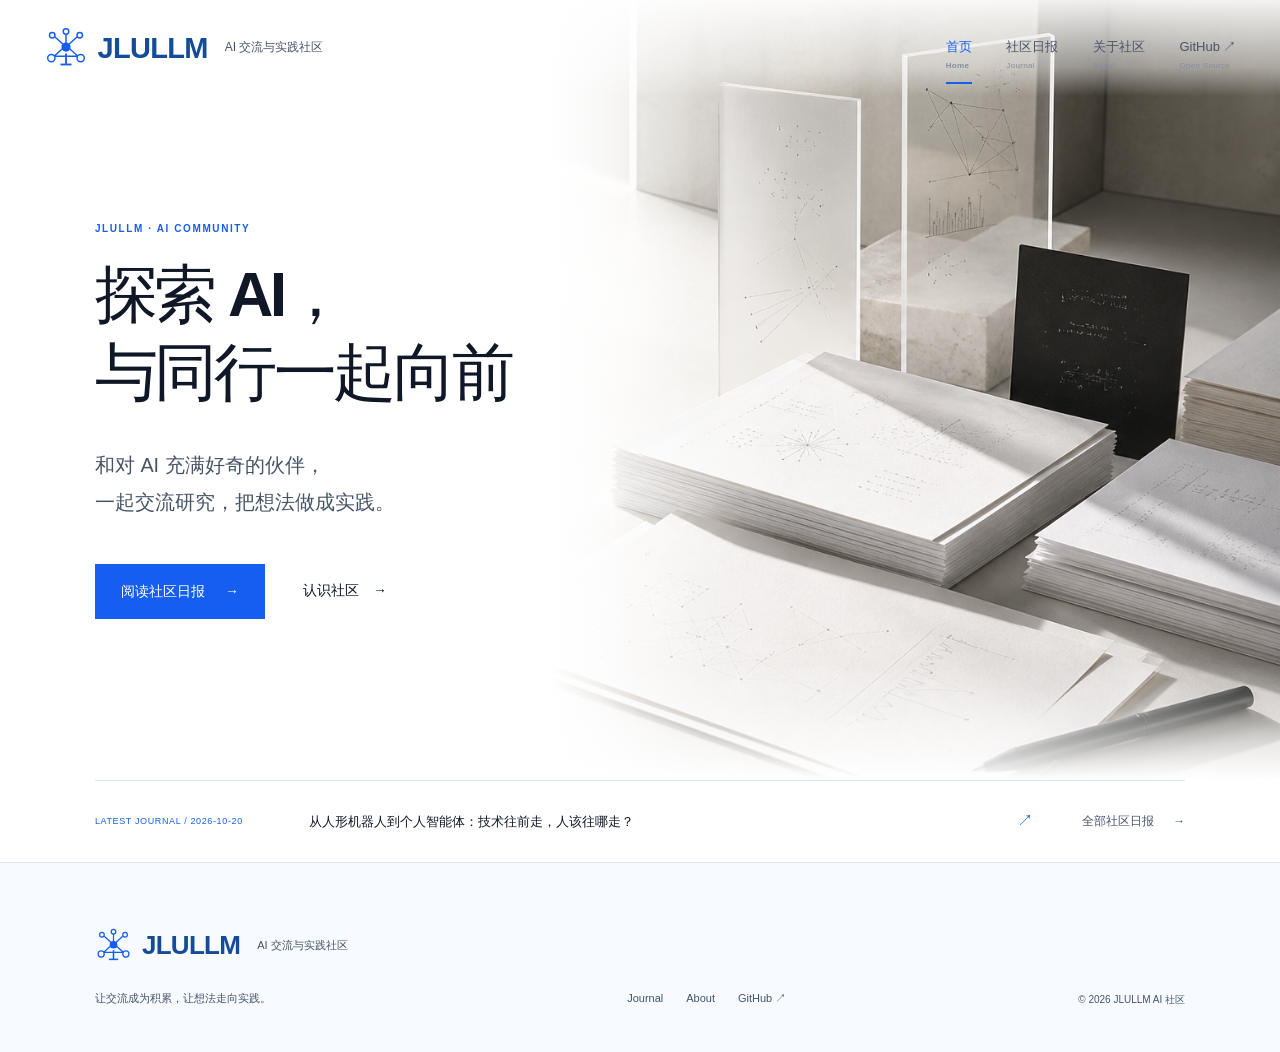
==== commit 30b43f33: "Remove public digest workbench and retain repository templates" ====
--- a/docs/index.html
+++ b/docs/index.html
@@ -1 +1 @@
-<!doctype html><html lang="zh-CN"><head><meta charset="utf-8"><meta name="viewport" content="width=device-width,initial-scale=1"><meta name="description" content="围绕大模型、智能体与真实应用，交流研究、分享实践，把每次讨论变成下一次探索的起点。"><meta name="theme-color" content="#ffffff"><title>首页 · JLULLM AI 社区</title><link rel="icon" href="assets/favicon.svg?v=5ac005ac7b" type="image/svg+xml"><link rel="stylesheet" href="assets/style.css?v=5ac005ac7b"></head><body class="page-home"><a class="skip" href="#main">跳到正文</a><header class="site-header"><a class="brand" href="./" aria-label="JLULLM 首页"><img src="assets/jlullm-mark.svg" alt="" width="44" height="44"><span class="brand-name">JLULLM</span><span class="brand-tagline">AI 交流与实践社区</span></a><button class="menu-toggle" id="menu-toggle" aria-label="打开导航" aria-controls="site-navigation" aria-expanded="false"><span></span><span></span></button><nav class="site-nav" id="site-navigation" aria-label="主导航"><a href="./" aria-current="page"><span>首页</span><small>Home</small></a><a href="daily/"><span>社区日报</span><small>Journal</small></a><a href="workbench/"><span>整理工作台</span><small>Editor’s Desk</small></a><a href="about/"><span>关于社区</span><small>About</small></a><a href="https://github.com/goya4140/jlullm-ai-community" target="_blank" rel="noopener"><span>GitHub ↗</span><small>Open Source</small></a></nav></header><main id="main"><section class="home-hero" aria-labelledby="home-title"><div class="hero-copy"><p class="eyebrow">JLULLM · AI COMMUNITY</p><h1 id="home-title">探索 AI，<br>与同行一起向前</h1><p class="hero-lede">和对 AI 充满好奇的伙伴，<br>一起交流研究，把想法做成实践。</p><div class="hero-actions"><a class="button dark" href="daily/">阅读社区日报 <span>→</span></a><a class="text-link" href="about/">认识社区 <span>→</span></a></div></div><div class="hero-visual"><img src="assets/research-table.png" alt="研究桌上的论文、网络结构图、实验草稿与笔记" width="1536" height="1024" fetchpriority="high"></div></section><section class="latest-strip" aria-label="最新一期日报"><a class="latest-note" href="daily/2026-10-20-embodied-ai/"><span>LATEST JOURNAL / 2026-10-20</span><strong>从人形机器人到个人智能体：技术往前走，人该往哪走？</strong><i>↗</i></a><a class="latest-all" href="workbench/">记录我们的下一次交流 <span>→</span></a></section></main><footer class="site-footer"><div class="footer-main"><a class="brand footer-brand" href="./" aria-label="JLULLM 首页"><img src="assets/jlullm-mark.svg" alt="" width="44" height="44"><span class="brand-name">JLULLM</span><span class="brand-tagline">AI 交流与实践社区</span></a><p>让交流成为积累，让想法走向实践。</p></div><nav class="footer-nav" aria-label="页脚导航"><a href="daily/">Journal</a><a href="workbench/">Editor’s Desk</a><a href="about/">About</a><a href="https://github.com/goya4140/jlullm-ai-community" target="_blank" rel="noopener">GitHub ↗</a></nav><p class="copyright">© 2026 JLULLM AI 社区</p></footer><script src="assets/site.js?v=5ac005ac7b" defer></script></body></html>+<!doctype html><html lang="zh-CN"><head><meta charset="utf-8"><meta name="viewport" content="width=device-width,initial-scale=1"><meta name="description" content="围绕大模型、智能体与真实应用，交流研究、分享实践，把每次讨论变成下一次探索的起点。"><meta name="theme-color" content="#ffffff"><title>首页 · JLULLM AI 社区</title><link rel="icon" href="assets/favicon.svg?v=d4528a0d8d" type="image/svg+xml"><link rel="stylesheet" href="assets/style.css?v=d4528a0d8d"></head><body class="page-home"><a class="skip" href="#main">跳到正文</a><header class="site-header"><a class="brand" href="./" aria-label="JLULLM 首页"><img src="assets/jlullm-mark.svg" alt="" width="44" height="44"><span class="brand-name">JLULLM</span><span class="brand-tagline">AI 交流与实践社区</span></a><button class="menu-toggle" id="menu-toggle" aria-label="打开导航" aria-controls="site-navigation" aria-expanded="false"><span></span><span></span></button><nav class="site-nav" id="site-navigation" aria-label="主导航"><a href="./" aria-current="page"><span>首页</span><small>Home</small></a><a href="daily/"><span>社区日报</span><small>Journal</small></a><a href="about/"><span>关于社区</span><small>About</small></a><a href="https://github.com/goya4140/jlullm-ai-community" target="_blank" rel="noopener"><span>GitHub ↗</span><small>Open Source</small></a></nav></header><main id="main"><section class="home-hero" aria-labelledby="home-title"><div class="hero-copy"><p class="eyebrow">JLULLM · AI COMMUNITY</p><h1 id="home-title">探索 AI，<br>与同行一起向前</h1><p class="hero-lede">和对 AI 充满好奇的伙伴，<br>一起交流研究，把想法做成实践。</p><div class="hero-actions"><a class="button dark" href="daily/">阅读社区日报 <span>→</span></a><a class="text-link" href="about/">认识社区 <span>→</span></a></div></div><div class="hero-visual"><img src="assets/research-table.png" alt="研究桌上的论文、网络结构图、实验草稿与笔记" width="1536" height="1024" fetchpriority="high"></div></section><section class="latest-strip" aria-label="最新一期日报"><a class="latest-note" href="daily/2026-10-20-embodied-ai/"><span>LATEST JOURNAL / 2026-10-20</span><strong>从人形机器人到个人智能体：技术往前走，人该往哪走？</strong><i>↗</i></a><a class="latest-all" href="daily/">全部社区日报 <span>→</span></a></section></main><footer class="site-footer"><div class="footer-main"><a class="brand footer-brand" href="./" aria-label="JLULLM 首页"><img src="assets/jlullm-mark.svg" alt="" width="44" height="44"><span class="brand-name">JLULLM</span><span class="brand-tagline">AI 交流与实践社区</span></a><p>让交流成为积累，让想法走向实践。</p></div><nav class="footer-nav" aria-label="页脚导航"><a href="daily/">Journal</a><a href="about/">About</a><a href="https://github.com/goya4140/jlullm-ai-community" target="_blank" rel="noopener">GitHub ↗</a></nav><p class="copyright">© 2026 JLULLM AI 社区</p></footer><script src="assets/site.js?v=d4528a0d8d" defer></script></body></html>
--- a/docs/assets/style.css
+++ b/docs/assets/style.css
@@ -44,7 +44,7 @@
 .site-nav a:hover:after, .site-nav a[aria-current]:after { width: 100%; }
 .site-nav a[aria-current] { color: var(--blue); font-weight: 650; }
 .menu-toggle { display: none; }
-.eyebrow, .step-label { margin: 0; color: var(--blue); font-size: 10px; font-weight: 650; letter-spacing: .16em; text-transform: uppercase; }
+.eyebrow { margin: 0; color: var(--blue); font-size: 10px; font-weight: 650; letter-spacing: .16em; text-transform: uppercase; }
 .home-hero { position: relative; min-height: min(780px, calc(100svh - 95px)); padding: 142px var(--page-pad) 75px; display: grid; grid-template-columns: minmax(380px, .84fr) minmax(500px, 1.16fr); overflow: hidden; }
 .hero-copy { position: relative; z-index: 3; align-self: center; padding: 10px 0 18px 36px; }
 .hero-copy h1 { margin: 18px 0 0; font-size: clamp(54px, 4.9vw, 76px); line-height: 1.24; letter-spacing: -.055em; font-weight: 650; white-space: nowrap; }
@@ -145,50 +145,10 @@
 .followups li span { display: block; color: var(--blue); font-size: 10px; margin-bottom: 7px; }
 .muted { color: var(--soft); font-size: 11px; }
 .article-next { display: flex; justify-content: space-between; gap: 20px; padding-top: 25px; border-top: 1px solid var(--ink); font-size: 13px; color: var(--blue); }
-.workbench { display: grid; grid-template-columns: minmax(0, 1fr) 280px; gap: 65px; padding-top: 55px; padding-bottom: 100px; }
-.workspace-main { min-width: 0; }
-.step-label { font-size: 11px; margin-bottom: 26px; }
-.source-picker { display: grid; grid-template-columns: 1fr 1fr; gap: 16px; margin-bottom: 28px; }
-.source-option { display: grid; grid-template-columns: 38px 1fr; text-align: left; align-items: center; padding: 22px 17px; border: 1px solid var(--line); background: #fff; }
-.source-option.active { border-color: var(--blue); background: var(--blue-pale); }
-.source-option>span { grid-row: 1 / 3; font-size: 25px; color: var(--blue); }
-.source-option strong { font-size: 14px; font-weight: 600; }
-.source-option small { color: var(--muted); font-size: 10px; line-height: 1.8; }
-.form-grid { display: grid; grid-template-columns: 1.6fr 1fr; gap: 22px; }
-.form-grid label, .field-label { display: block; font-size: 12px; color: var(--muted); margin-bottom: 22px; }
-.field-label input, .form-grid input, textarea { width: 100%; display: block; background: #fff; border: 1px solid #d5dfef; border-radius: 0; padding: 13px 15px; margin-top: 10px; font-size: 13px; color: var(--ink); }
 textarea { resize: vertical; line-height: 1.95; }
 textarea::placeholder, input::placeholder { color: #8d99ab; }
-.form-note { font-size: 11px; color: var(--soft); line-height: 1.9; }
 .button-row { display: flex; align-items: center; gap: 14px; flex-wrap: wrap; margin-top: 23px; }
 .button-row .button { min-height: 47px; padding: 9px 20px; font-size: 12px; }
-#prompt-panel { margin-top: 30px; }
-.workspace-divider { border-top: 1px solid var(--line); margin: 45px 0 36px; }
-.workspace-main>.step-label+p { color: var(--muted); font-size: 13px; line-height: 1.9; margin-bottom: 24px; }
-.file-label { cursor: pointer; }
-.file-label input { position: absolute; width: 1px; height: 1px; opacity: 0; }
-.file-label:focus-within { outline: 3px solid #a7c7ff; outline-offset: 4px; }
-.status-message { font-size: 12px; color: var(--blue); margin-top: 20px; }
-.status-message.error { color: #b42318; }
-.side-card { border-top: 1px solid var(--ink); padding: 24px 0; margin-bottom: 28px; }
-.side-card h3 { margin: 16px 0 25px; font-size: 21px; line-height: 1.6; font-weight: 550; }
-.side-card ol { margin: 0; padding-left: 18px; font-size: 12px; }
-.side-card li { padding-left: 4px; margin: 22px 0; }
-.side-card li b { font-weight: 550; }
-.side-card li span { display: block; color: var(--muted); font-size: 11px; line-height: 1.9; margin-top: 8px; }
-.side-card.lime { border-color: var(--line); }
-.side-card>a { display: block; font-size: 12px; padding-top: 17px; color: var(--blue); }
-.side-card>a:hover { text-decoration: underline; }
-.draft-preview { background: var(--blue-pale); padding: 26px; margin-top: 30px; overflow-wrap: anywhere; }
-.draft-preview h2 { font-size: 26px; font-weight: 600; line-height: 1.65; }
-.draft-preview h3 { font-size: 21px; font-weight: 550; line-height: 1.7; }
-.draft-preview p { font-size: 13px; line-height: 2; }
-.draft-preview .preview-topic { padding: 23px 0; border-top: 1px solid var(--line); }
-.draft-preview .preview-meta { color: var(--soft); font-size: 11px; }
-.review-panel { padding-top: 18px; margin-top: 30px; border-top: 1px solid var(--line); }
-.review-panel h3 { font-size: 20px; font-weight: 550; }
-.check-label { display: flex; align-items: start; gap: 10px; font-size: 12px; color: var(--muted); margin: 17px 0; }
-.check-label input { margin-top: 5px; accent-color: var(--blue); }
 .about-grid { display: grid; grid-template-columns: 1fr 1fr; gap: 100px; padding-top: 75px; padding-bottom: 90px; }
 .about-grid h2 { font-size: 36px; line-height: 1.6; font-weight: 550; letter-spacing: -.035em; margin: 24px 0; }
 .about-grid p { font-size: 15px; line-height: 2; color: var(--muted); }
@@ -211,7 +171,6 @@
   .home-hero { grid-template-columns: minmax(340px, 1fr) 1fr; }
   .hero-copy { padding-left: 0; }
   .hero-copy h1 { font-size: 56px; }
-  .workbench { gap: 35px; grid-template-columns: minmax(0, 1fr) 240px; }
   .latest-note { grid-template-columns: 160px minmax(0, 1fr) 15px; gap: 15px; }
   .latest-all { display: none; }
   .latest-strip { grid-template-columns: 1fr; }
@@ -259,8 +218,6 @@
   .reading-nav b { display: none; }
   .reading-nav a { border: 0; padding: 0 0 10px; }
   .reading-nav a span { margin-right: 8px; }
-  .workbench { grid-template-columns: 1fr; gap: 45px; }
-  .workbench-sidebar { display: grid; grid-template-columns: 1fr 1fr; gap: 35px; }
   .about-grid { grid-template-columns: 1fr; gap: 35px; padding-top: 55px; padding-bottom: 55px; }
   .about-grid h2 br { display: none; }
   .site-footer { grid-template-columns: 1fr; align-items: start; gap: 28px; }
@@ -316,20 +273,8 @@
   .editor-note { padding: 15px 17px; }
   .editor-note p { font-size: 12px; }
   .article-next { font-size: 11px; }
-  .workbench { padding-top: 32px; padding-bottom: 55px; }
-  .source-picker { gap: 10px; }
-  .source-option { display: block; padding: 16px 12px; }
-  .source-option>span { display: block; font-size: 23px; margin-bottom: 10px; }
-  .source-option strong, .source-option small { display: block; }
-  .source-option small { margin-top: 8px; }
-  .form-grid { grid-template-columns: 1fr; gap: 0; }
   .button-row { gap: 12px; }
   .button-row .button { padding: 9px 15px; font-size: 11px; }
-  .workbench-sidebar { display: block; }
-  .side-card { margin-bottom: 10px; }
-  .draft-preview { padding: 18px; }
-  .draft-preview h2 { font-size: 22px; }
-  .draft-preview h3 { font-size: 19px; }
   .about-grid h2 { font-size: 28px; }
   .about-grid p { font-size: 14px; }
   .principles h3 { font-size: 20px; }
